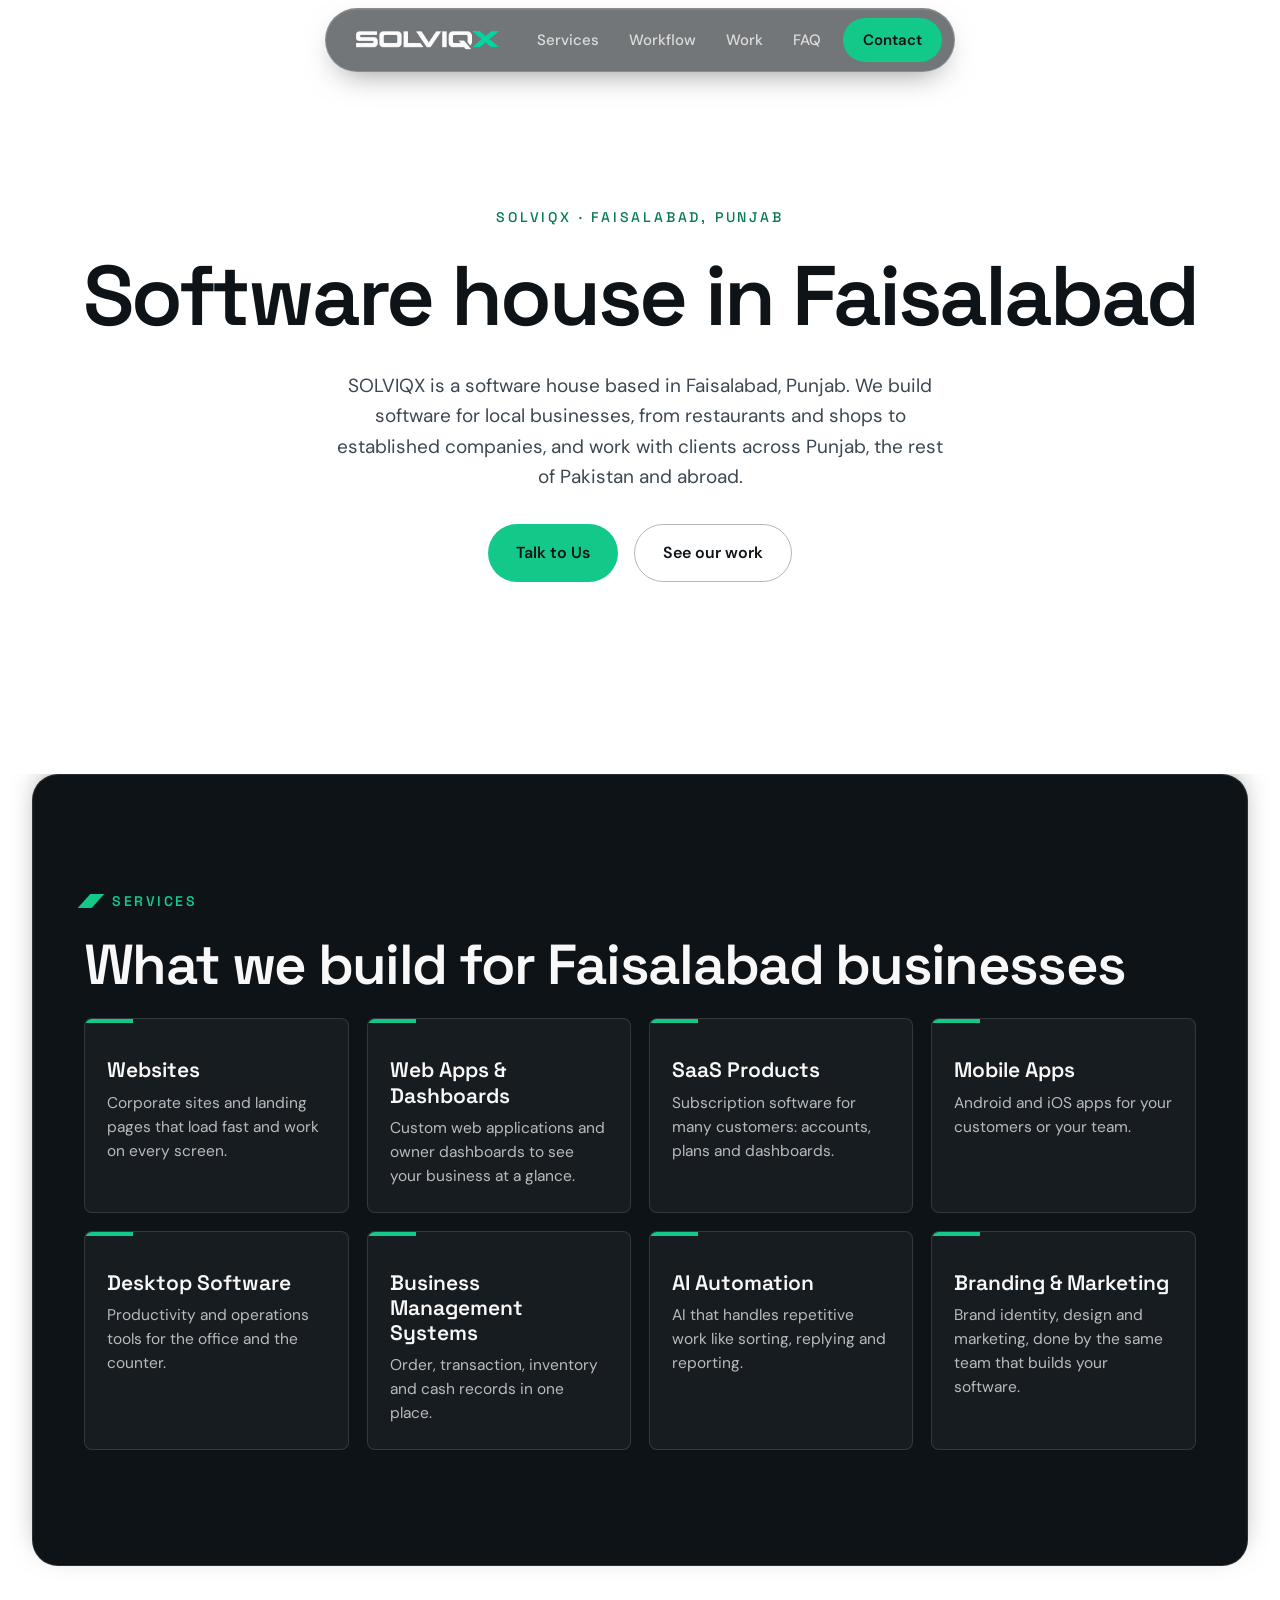
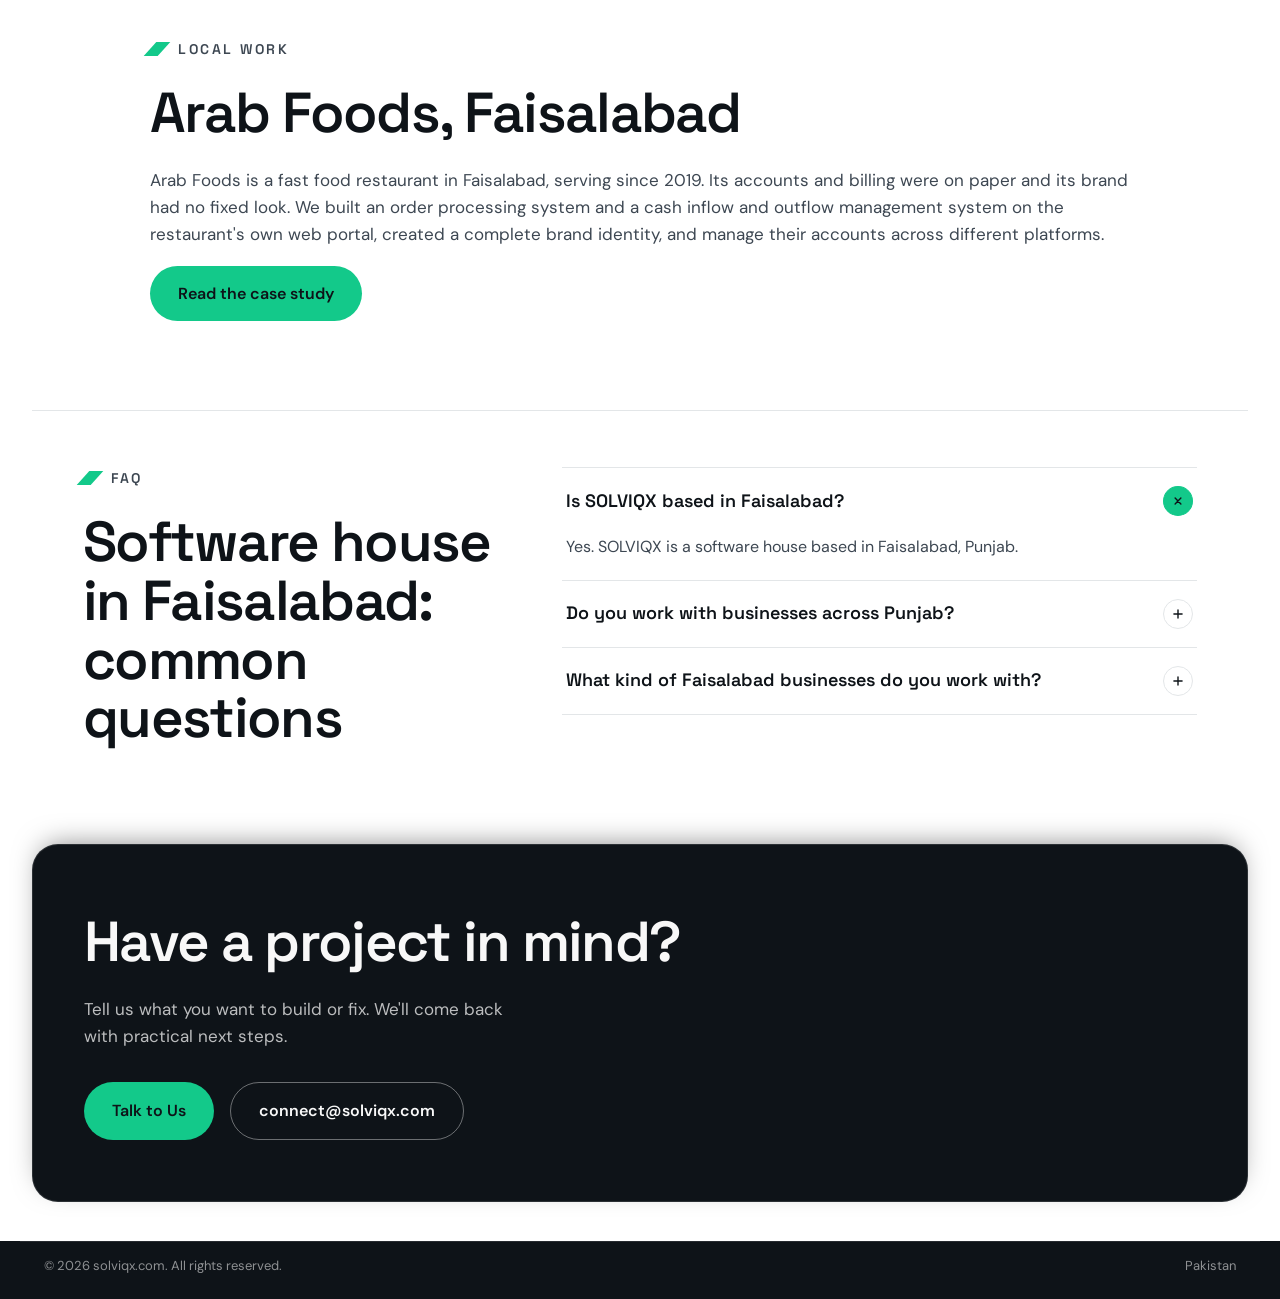
==== software-house-faisalabad/index.html @ 8c848078 "Add Software house in Faisalabad, Punjab page; Pakistan page covers Punjab and Sindh" ====
<!doctype html>
<html lang="en">
<head>
<meta charset="utf-8">
<meta name="viewport" content="width=device-width, initial-scale=1">
<title>Software House in Faisalabad, Punjab — SOLVIQX</title>
<meta name="description" content="SOLVIQX is a software house in Faisalabad, Punjab. We build websites, web apps, SaaS products, mobile apps, AI automation and business systems for businesses in Faisalabad, across Punjab and beyond.">
<link rel="canonical" href="https://solviqx.com/software-house-faisalabad/">
<meta name="theme-color" content="#0E1318">
<meta property="og:site_name" content="SOLVIQX">
<meta property="og:title" content="Software House in Faisalabad, Punjab — SOLVIQX">
<meta property="og:description" content="Websites, web apps, SaaS, mobile apps, AI automation and business systems from a software house in Faisalabad, Punjab.">
<meta property="og:type" content="website">
<meta property="og:url" content="https://solviqx.com/software-house-faisalabad/">
<meta property="og:image" content="https://solviqx.com/assets/og-image.png">
<meta name="twitter:card" content="summary_large_image">
<link rel="icon" href="/favicon.ico" sizes="48x48">
<link rel="icon" type="image/png" sizes="96x96" href="/assets/icon-96.png">
<link rel="apple-touch-icon" href="/apple-touch-icon.png">
<link rel="preconnect" href="https://fonts.googleapis.com">
<link rel="preconnect" href="https://fonts.gstatic.com" crossorigin>
<link href="https://fonts.googleapis.com/css2?family=Space+Grotesk:wght@400;500;600;700&family=DM+Sans:opsz,wght@9..40,400;9..40,500;9..40,600&display=swap" rel="stylesheet">
<link rel="stylesheet" href="/styles.css?v=202610301">
<script type="application/ld+json">
{"@context": "https://schema.org", "@type": "BreadcrumbList", "itemListElement": [
  {"@type": "ListItem", "position": 1, "name": "SOLVIQX", "item": "https://solviqx.com/"},
  {"@type": "ListItem", "position": 2, "name": "Software house in Pakistan", "item": "https://solviqx.com/software-house-pakistan/"},
  {"@type": "ListItem", "position": 3, "name": "Software house in Faisalabad", "item": "https://solviqx.com/software-house-faisalabad/"}]}
</script>
</head>
<body>

<header class="site-nav">
  <nav class="nav" aria-label="Main">
    <a href="/" class="wordmark-link" aria-label="SOLVIQX home"><img src="/assets/wordmark.png" alt="SOLVIQX" width="484" height="72"></a>
    <div class="nav-links">
      <a href="/#software">Services</a>
      <a href="/#process">Workflow</a>
      <a href="/#work">Work</a>
      <a href="/#faq">FAQ</a>
      <a href="/#contact" class="nav-contact">Contact</a>
    </div>
  </nav>
</header>

<main>

<section id="top" class="page hero dark">
  <div class="wrap hero-center">
    <p class="kicker">SOLVIQX · Faisalabad, Punjab</p>
    <h1>Software house in Faisalabad</h1>
    <p class="hero-sub">SOLVIQX is a software house based in Faisalabad, Punjab. We build software for local businesses, from restaurants and shops to established companies, and work with clients across Punjab, the rest of Pakistan and abroad.</p>
    <div class="hero-ctas">
      <a href="/#contact" class="btn btn-primary">Talk to Us</a>
      <a href="/#work" class="btn btn-ghost">See our work</a>
    </div>
  </div>
</section>

<section class="page sheet dark">
  <div class="wrap stack">
    <div class="eyebrow">Services</div>
    <h2 class="h2">What we build for Faisalabad businesses</h2>
    <div class="tiles">
      <article class="tile"><h3>Websites</h3><p>Corporate sites and landing pages that load fast and work on every screen.</p></article>
      <article class="tile"><h3>Web Apps &amp; Dashboards</h3><p>Custom web applications and owner dashboards to see your business at a glance.</p></article>
      <article class="tile"><h3>SaaS Products</h3><p>Subscription software for many customers: accounts, plans and dashboards.</p></article>
      <article class="tile"><h3>Mobile Apps</h3><p>Android and iOS apps for your customers or your team.</p></article>
      <article class="tile"><h3>Desktop Software</h3><p>Productivity and operations tools for the office and the counter.</p></article>
      <article class="tile"><h3>Business Management Systems</h3><p>Order, transaction, inventory and cash records in one place.</p></article>
      <article class="tile"><h3>AI Automation</h3><p>AI that handles repetitive work like sorting, replying and reporting.</p></article>
      <article class="tile"><h3>Branding &amp; Marketing</h3><p>Brand identity, design and marketing, done by the same team that builds your software.</p></article>
    </div>
  </div>
</section>

<section class="page sheet light plain">
  <div class="wrap work">
    <div class="eyebrow">Local work</div>
    <h2 class="h2">Arab Foods, Faisalabad</h2>
    <p class="lead">Arab Foods is a fast food restaurant in Faisalabad, serving since 2019. Its accounts and billing were on paper and its brand had no fixed look. We built an order processing system and a cash inflow and outflow management system on the restaurant's own web portal, created a complete brand identity, and manage their accounts across different platforms.</p>
    <p><a class="btn btn-primary" href="/#work">Read the case study</a></p>
  </div>
</section>

<section class="page sheet light plain">
  <div class="wrap split faq-wrap">
    <div class="split-text" style="flex:1 1 340px">
      <div class="eyebrow">FAQ</div>
      <h2 class="h2">Software house in Faisalabad: common questions</h2>
    </div>
    <div class="faq">
      <details name="faq" open>
        <summary>Is SOLVIQX based in Faisalabad?</summary>
        <p>Yes. SOLVIQX is a software house based in Faisalabad, Punjab.</p>
      </details>
      <details name="faq">
        <summary>Do you work with businesses across Punjab?</summary>
        <p>Yes. Alongside Faisalabad, we work with businesses across Punjab and the rest of Pakistan, mostly remotely. See our <a href="/software-house-pakistan/">software house in Pakistan</a> page.</p>
      </details>
      <details name="faq">
        <summary>What kind of Faisalabad businesses do you work with?</summary>
        <p>Restaurants, shops, small and medium businesses and established companies. If your business has a process that could run better or a brand that needs a stronger presence, we can help.</p>
      </details>
    </div>
  </div>
</section>

<section class="page sheet dark">
  <div class="wrap stack" style="min-height:0">
    <h2 class="h2">Have a project in mind?</h2>
    <p class="lead">Tell us what you want to build or fix. We'll come back with practical next steps.</p>
    <p class="hero-ctas"><a href="/#contact" class="btn btn-primary">Talk to Us</a> <a href="mailto:connect@solviqx.com" class="btn btn-ghost">connect@solviqx.com</a></p>
  </div>
</section>

</main>

<footer class="footer">
  <div class="wrap footer-bottom"><span>© 2026 solviqx.com. All rights reserved.</span><span>Pakistan</span></div>
</footer>
</body>
</html>
---- styles.css ----
/* SOLVIQX — site styles
   Brand colours (official): Charcoal #0E1318 · Emerald #13C98A · Off-White #F8F8F8 */

:root {
  --charcoal: #0E1318;
  --emerald: #13C98A;
  --offwhite: #F8F8F8;
  --white: #FFFFFF;
  --ink-soft: #3D4752;      /* body text on light backgrounds (passes AA) */
  --line-light: #E3E6E8;
  --font-display: 'Space Grotesk', system-ui, sans-serif;
  --font-body: 'DM Sans', system-ui, sans-serif;
  --max: 1240px;
}

*, *::before, *::after { box-sizing: border-box; }
html { scroll-behavior: smooth; }
body {
  margin: 0;
  background: var(--charcoal);
  color: var(--charcoal);
  font-family: var(--font-body);
  font-size: 17px;
  line-height: 1.6;
  -webkit-font-smoothing: antialiased;
  overflow-x: clip;
}
img { max-width: 100%; display: block; }
a { color: inherit; }
h1, h2, h3 { font-family: var(--font-display); font-weight: 600; margin: 0; }
.wrap { width: 100%; max-width: var(--max); margin: 0 auto; padding-inline: 24px; }

/* ---------- Buttons ---------- */
.btn {
  display: inline-flex; align-items: center; gap: 10px;
  min-height: 52px; padding: 15px 28px; border-radius: 4px;
  font-weight: 600; font-size: 16px; text-decoration: none;
  transition: transform .2s ease, border-color .2s ease, color .2s ease;
}
.btn:hover { transform: translateY(-2px); }
.btn-primary { background: var(--emerald); color: var(--charcoal); border: 0; font-family: inherit; cursor: pointer; }
.btn-ghost { border: 1.5px solid rgba(248,248,248,.4); color: var(--offwhite); }
.btn-ghost:hover { border-color: var(--emerald); color: var(--emerald); }

.eyebrow {
  display: flex; align-items: center; gap: 14px;
  font-family: var(--font-display); font-size: 14px; font-weight: 600;
  letter-spacing: .18em; text-transform: uppercase; color: var(--ink-soft);
}
.eyebrow::before {
  content: ""; width: 14px; height: 14px; background: var(--emerald); transform: skewX(-42deg);
}
.dark .eyebrow { color: var(--emerald); }
.h2 { font-size: clamp(38px, 4.4vw, 64px); line-height: 1.04; letter-spacing: -.03em; margin: 24px 0; }
.lead { margin: 0; max-width: 440px; color: var(--ink-soft); }
.dark .lead { color: rgba(248,248,248,.74); }
.accent { color: var(--emerald); }

/* ---------- Intro ---------- */
@keyframes wipe { from { clip-path: inset(0 100% 0 0); } to { clip-path: inset(0 0 0 0); } }
@keyframes up { from { transform: translateY(110%); } to { transform: none; } }
@keyframes bar { from { transform: scaleX(0); } to { transform: scaleX(1); } }
@keyframes fadeOut { to { opacity: 0; transform: scale(.94); } }
@keyframes seam { 0% { transform: scaleX(0); opacity: 1; } 70% { transform: scaleX(1); opacity: 1; } 100% { transform: scaleX(1); opacity: 0; } }
@keyframes splitA { to { transform: translateY(-160vmax); } }
@keyframes splitB { to { transform: translateY(160vmax); } }
@keyframes gone { to { visibility: hidden; } }
@keyframes fade { from { opacity: 0; } to { opacity: 1; } }

.intro { position: fixed; inset: 0; z-index: 100; pointer-events: none; animation: gone 0s linear 3.4s forwards; }
.intro .cut { position: absolute; left: 50%; top: 50%; width: 0; height: 0; transform: rotate(-42deg); }
.intro .pa, .intro .pb { position: absolute; left: -160vmax; width: 320vmax; height: 160vmax; background: var(--charcoal); }
.intro .pa { bottom: 0; animation: splitA 1s cubic-bezier(.76,0,.24,1) 2.35s forwards; }
.intro .pb { top: 0; animation: splitB 1s cubic-bezier(.76,0,.24,1) 2.35s forwards; }
.intro .seam { position: absolute; left: -160vmax; top: -1px; width: 320vmax; height: 2px; background: var(--emerald); transform: scaleX(0); animation: seam .5s ease-out 1.95s forwards; }
.intro .brand { position: absolute; inset: 0; display: flex; flex-direction: column; align-items: center; justify-content: center; gap: 28px; animation: fadeOut .45s ease-in 1.85s forwards; }
.intro .mono { animation: wipe .9s cubic-bezier(.7,0,.2,1) .2s both; }
.intro .wm-mask { overflow: hidden; }
.intro .wm { animation: up .8s cubic-bezier(.2,.7,.2,1) .7s both; }

/* Compact horizontal logo: symbol + wordmark side by side (original artwork, rearranged) */
.lockup { display: inline-flex; align-items: center; gap: 12px; text-decoration: none; }
.lockup > img:first-child { height: 30px; width: auto; }
.lockup > img:last-child { height: 17px; width: auto; }
.lockup-sm > img:first-child { height: 24px; } .lockup-sm > img:last-child { height: 14px; }
.lockup-lg { gap: 22px; }
.lockup-lg > .mono { height: clamp(44px, 8vw, 64px); width: auto; }
.lockup-lg .wm-mask img { height: clamp(24px, 4.4vw, 36px); width: auto; }

.sr-only { position: absolute; width: 1px; height: 1px; margin: -1px; overflow: hidden; clip: rect(0 0 0 0); white-space: nowrap; }
.intro .track { width: 200px; height: 2px; background: rgba(248,248,248,.12); margin-top: 12px; animation: fade .3s ease .9s both; }
.intro .fill { height: 100%; background: var(--emerald); transform-origin: left; animation: bar 1s cubic-bezier(.6,0,.3,1) .95s both; }
.intro .tag { font-family: var(--font-display); font-size: 13px; letter-spacing: .24em; text-transform: uppercase; color: rgba(248,248,248,.6); animation: fade .5s ease 1.1s both; }

/* ---------- Hero entrance ---------- */
@keyframes rise { from { opacity: 0; transform: translateY(32px); } to { opacity: 1; transform: none; } }
@keyframes slab { from { opacity: 0; transform: translateX(140px) skewX(-42deg); } to { opacity: 1; transform: skewX(-42deg); } }
@keyframes float { 0%, 100% { transform: translateY(0); } 50% { transform: translateY(-12px); } }
@keyframes cue { 0% { transform: scaleY(0); transform-origin: top; } 45% { transform: scaleY(1); transform-origin: top; } 55% { transform: scaleY(1); transform-origin: bottom; } 100% { transform: scaleY(0); transform-origin: bottom; } }

.a-line { animation: up 1s cubic-bezier(.2,.7,.2,1) var(--d, 0s) both; }
.a-in { animation: rise .9s cubic-bezier(.2,.7,.2,1) var(--d, 0s) both; }
.a-slab { animation: slab 1.3s cubic-bezier(.2,.7,.2,1) var(--d, 0s) both; }
.has-intro .a-line, .has-intro .a-in, .has-intro .a-slab { animation-delay: calc(var(--d, 0s) + 2.6s); }
.float { animation: float 6s ease-in-out infinite; }

/* ---------- Stacked pages ---------- */
.page { position: relative; min-height: min(100vh, 1000px); display: flex; align-items: center; overflow: clip; }
html { overflow-x: clip; }
.sheet { --r: 28px; border-radius: var(--r) var(--r) 0 0; box-shadow: 0 -18px 40px -22px rgba(0,0,0,.2); }
.light { background: var(--offwhite); }
.white { background: var(--white); }
.dark { background: var(--charcoal); color: var(--offwhite); }


.deco-slab { position: absolute; top: -10%; height: 120%; background: rgba(19,201,138,.06); transform: skewX(-42deg); pointer-events: none; }

/* Reveals: scroll-driven where supported, otherwise IntersectionObserver (script.js) */
@keyframes reveal { from { opacity: 0; transform: translateY(60px); } to { opacity: 1; transform: none; } }
@keyframes draw { from { transform: scaleX(0); } to { transform: scaleX(1); } }
.js .rv, .js .rv2, .js .rv3 { opacity: 0; transform: translateY(30px); transition: opacity .5s ease, transform .6s cubic-bezier(.2,.7,.2,1); }
.js .rv2 { transition-delay: .06s; } .js .rv3 { transition-delay: .12s; }
.js .draw { transform: scaleX(0); transform-origin: left; transition: transform 1.4s cubic-bezier(.2,.7,.2,1) .35s; }
.js .rv.is-in, .js .rv2.is-in, .js .rv3.is-in, .js .draw.is-in { opacity: 1; transform: none; }

/* ---------- Hero ---------- */
.hero { z-index: 1; flex-direction: column; align-items: stretch; }
.nav { position: relative; z-index: 2; display: flex; flex-wrap: wrap; align-items: center; justify-content: space-between; gap: 20px; padding-block: 28px; }
.nav-links { display: flex; flex-wrap: wrap; align-items: center; gap: 30px; font-size: 15px; font-weight: 500; }
.nav-links a:not(.btn), .footer nav a { color: rgba(248,248,248,.78); text-decoration: none; transition: color .2s; }
.nav-links a:not(.btn):hover, .footer nav a:hover { color: var(--emerald); }
.nav-links .btn { min-height: 44px; padding: 12px 22px; }
.hero-body { position: relative; flex: 1; display: flex; flex-wrap: wrap; align-items: center; justify-content: space-between; gap: 40px 48px; padding-block: 24px; }
.hero-left { flex: 1 1 640px; min-width: 0; }
.hero-sub { margin-top: 32px !important; }
.caret { display: inline-block; width: .07em; height: .82em; margin-left: .06em; background: var(--emerald); vertical-align: -.04em; animation: blink 1s steps(1) infinite; }
@keyframes blink { 50% { opacity: 0; } }

/* Build-log terminal */
.term { flex: 1 1 360px; max-width: 440px; min-width: 0; border-radius: 10px; background: #0A0E12; border: 1px solid rgba(248,248,248,.1); box-shadow: 0 30px 60px -30px rgba(0,0,0,.7); overflow: hidden; }
.term-bar { display: flex; align-items: center; gap: 7px; padding: 12px 16px; border-bottom: 1px solid rgba(248,248,248,.08); }
.term-bar span { width: 9px; height: 9px; border-radius: 50%; background: rgba(248,248,248,.18); }
.term-bar em { margin-left: auto; font-style: normal; font-family: 'JetBrains Mono', ui-monospace, monospace; font-size: 12px; color: rgba(248,248,248,.45); }
.term-body { font-family: 'JetBrains Mono', ui-monospace, monospace; font-size: 13.5px; line-height: 1.85; padding: 16px 18px 18px; min-height: 214px; color: rgba(248,248,248,.72); }
.term-body b { color: var(--emerald); font-weight: 500; }
.t-line { display: flex; justify-content: space-between; gap: 12px; white-space: nowrap; overflow: hidden; animation: fade .3s ease both; }
.t-line .ok { color: var(--emerald); }
.t-done { color: var(--emerald); animation: fade .3s ease both; }
.kicker { margin: 0 0 26px; font-family: var(--font-display); font-size: 14px; font-weight: 500; letter-spacing: .2em; text-transform: uppercase; color: var(--emerald); }
.hero h1 { font-size: clamp(42px, 5.8vw, 84px); line-height: 1; letter-spacing: -.035em; }
.hero h1 .mask { display: block; overflow: hidden; padding-bottom: .06em; }
.hero h1 .mask > span { display: block; }
.hero-sub { margin: 0; max-width: 540px; font-size: 19px; color: rgba(248,248,248,.76); }
.hero-ctas { margin-top: 32px; display: flex; flex-wrap: wrap; gap: 16px; }

/* Software page: heading row + 3-column tiles */
.stack { padding-block: 64px; }
.stack-head { display: flex; flex-wrap: wrap; justify-content: space-between; align-items: flex-end; gap: 24px 48px; margin-bottom: 40px; }
.stack-head > div { flex: 1 1 560px; min-width: 0; }
.stack-head .h2 { margin-bottom: 0; }
.stack-head .lead { flex: 1 1 320px; }
.tiles.tiles-3 { grid-template-columns: repeat(auto-fit, minmax(min(100%, 320px), 1fr)); }
.tiles-3 .tile { padding: 26px 26px; }
.tiles-3 .tile h3 { margin-top: 10px; }
.u-mark { background: linear-gradient(transparent 68%, rgba(19,201,138,.55) 68%, rgba(19,201,138,.55) 92%, transparent 92%); }

.hero-foot { position: relative; display: flex; justify-content: space-between; align-items: flex-end; padding-bottom: 32px; font-family: var(--font-display); font-size: 13px; letter-spacing: .18em; text-transform: uppercase; color: rgba(248,248,248,.55); }
.scroll-cue { display: flex; flex-direction: column; align-items: center; gap: 12px; }
.scroll-cue i { width: 1px; height: 44px; background: rgba(248,248,248,.15); position: relative; overflow: hidden; }
.scroll-cue i::after { content: ""; position: absolute; inset: 0; background: var(--emerald); animation: cue 2.2s cubic-bezier(.6,0,.3,1) infinite; }

/* ---------- Split pages (services, about, contact) ---------- */
.split { display: flex; flex-wrap: wrap; gap: 56px; align-items: center; padding-block: 72px; }
.split-text { flex: 1 1 380px; min-width: 0; }
.split-side { flex: 1.3 1 520px; min-width: 0; }
.reverse { flex-wrap: wrap-reverse; }

.tiles { display: grid; grid-template-columns: repeat(auto-fit, minmax(min(100%, 240px), 1fr)); gap: 18px; }
.tile { position: relative; overflow: hidden; border-radius: 8px; padding: 30px 28px; background: var(--white); border: 1px solid var(--line-light); transition: transform .35s ease, border-color .35s ease; }
.dark .tile { background: rgba(248,248,248,.04); border-color: rgba(248,248,248,.12); }
.tile::before { content: ""; position: absolute; top: 0; left: 0; height: 4px; width: 48px; background: var(--emerald); transition: width .45s cubic-bezier(.2,.7,.2,1); }
.tile:hover { transform: translateY(-6px); border-color: var(--emerald); }
.tile:hover::before { width: 100%; }
.tile .num { font-family: var(--font-display); font-size: 14px; font-weight: 600; color: var(--ink-soft); }
.dark .tile .num { color: var(--emerald); }
.tile h3 { margin: 14px 0 8px; font-size: 21px; line-height: 1.2; }
.tile p { margin: 0; font-size: 15.5px; line-height: 1.55; color: var(--ink-soft); }
.dark .tile p { color: rgba(248,248,248,.72); }

/* ---------- Process ---------- */
.process { padding-block: 72px; }
.process .h2 { max-width: 820px; margin-bottom: 72px; }
.steps-wrap { position: relative; }
.steps-track, .steps-wrap .draw { position: absolute; top: 27px; left: 0; right: 0; height: 2px; }
.steps-track { background: var(--line-light); }
.steps-wrap .draw { background: var(--charcoal); }
.steps { position: relative; display: grid; grid-template-columns: repeat(auto-fit, minmax(min(100%, 230px), 1fr)); gap: 40px; }
.step-num { width: 56px; height: 56px; border-radius: 50%; background: var(--charcoal); color: var(--emerald); display: flex; align-items: center; justify-content: center; font-family: var(--font-display); font-weight: 600; font-size: 17px; box-shadow: 0 0 0 8px var(--white); }
.steps h3 { margin: 28px 0 10px; font-size: 24px; }
.steps p { margin: 0; color: var(--ink-soft); font-size: 16px; }

/* ---------- About ---------- */
.about-text p { margin: 0 0 18px; color: var(--ink-soft); }
.who { position: relative; overflow: hidden; background: var(--charcoal); color: var(--offwhite); border-radius: 8px; padding: 40px; flex: 1 1 420px; min-width: 0; }
.who h3 { position: relative; font-size: 22px; margin-bottom: 20px; }
.who > div:not(.deco-slab) { position: relative; padding: 16px 0; border-top: 1px solid rgba(248,248,248,.12); }
.who strong { display: block; font-size: 17px; }
.who span { display: block; color: rgba(248,248,248,.7); font-size: 15px; margin-top: 2px; }

/* ---------- Contact ---------- */
.contact { flex-direction: column; align-items: stretch; z-index: 6; }
.contact .split { flex: 1; padding-bottom: 40px; }
.contact h2 { font-size: clamp(42px, 5.2vw, 78px); line-height: 1; letter-spacing: -.035em; margin: 24px 0 22px; }
.channels { display: flex; flex-direction: column; gap: 12px; max-width: 400px; margin-top: 34px; }
.channel { display: flex; align-items: center; gap: 16px; padding: 16px 20px; border: 1px solid rgba(248,248,248,.18); border-radius: 6px; color: var(--offwhite); text-decoration: none; transition: border-color .2s, transform .2s; }
.channel:hover { border-color: var(--emerald); transform: translateY(-2px); }
.channel small { display: block; font-size: 13px; color: rgba(248,248,248,.6); }
.channel b { font-weight: 600; }
.form { flex: 1 1 440px; min-width: 0; display: flex; flex-direction: column; gap: 16px; padding: 32px; border-radius: 8px; background: rgba(248,248,248,.04); border: 1px solid rgba(248,248,248,.12); }
.form .row { display: grid; grid-template-columns: repeat(auto-fit, minmax(min(100%, 180px), 1fr)); gap: 16px; }
.form label { display: flex; flex-direction: column; gap: 6px; font-size: 14px; font-weight: 500; color: rgba(248,248,248,.8); }
.form input, .form select, .form textarea { background: var(--charcoal); border: 1px solid rgba(248,248,248,.2); border-radius: 4px; padding: 12px 14px; color: var(--offwhite); font: inherit; font-size: 16px; min-height: 46px; }
.form textarea { resize: vertical; }
.form input:focus, .form select:focus, .form textarea:focus { outline: none; border-color: var(--emerald); }
.form .btn { align-self: flex-start; }
.form-note { margin: 0; font-size: 14px; color: rgba(248,248,248,.6); }

.footer { position: relative; border-top: 1px solid rgba(248,248,248,.1); color: rgba(248,248,248,.7); }
.footer .wrap { display: flex; flex-wrap: wrap; align-items: center; justify-content: space-between; gap: 20px; padding-block: 24px; font-size: 14px; }
.footer nav { display: flex; flex-wrap: wrap; gap: 26px; }

:focus-visible { outline: 2px solid var(--emerald); outline-offset: 3px; }

/* ---------- Mobile ---------- */
@media (max-width: 720px) {
  .nav-links { gap: 18px; font-size: 14px; }
  .nav-links a[href="#process"], .nav-links a[href="#about"] { display: none; }
  .term-body { font-size: 12px; min-height: 196px; }
  .hero-row { margin-top: 26px; }
  .hero-foot span:first-child, .hero-foot span:last-child { display: none; }
  .hero-foot { justify-content: center; }
  .split, .process { padding-block: 56px; }
  .who, .form { padding: 26px; }
  .sheet { --r: 20px; }
  .steps-track, .steps-wrap .draw { display: none; }
}

/* ---------- Reduced motion ---------- */
@media (prefers-reduced-motion: reduce) {
  html { scroll-behavior: auto; }
  .intro { display: none; }
  *, *::before, *::after { animation: none !important; transition: none !important; }
  .js .rv, .js .rv2, .js .rv3, .js .draw { opacity: 1 !important; transform: none !important; }
}

/* ===== v3 additions ===== */

/* Nav: wordmark only */
.wordmark-link { display: inline-flex; align-items: center; }
.wordmark-link img { height: 20px; width: auto; }

/* Hero: centred, no logo artwork */
.hero .grid-bg {
  position: absolute; inset: 0; pointer-events: none;
  background-image:
    linear-gradient(rgba(248,248,248,.045) 1px, transparent 1px),
    linear-gradient(90deg, rgba(248,248,248,.045) 1px, transparent 1px);
  background-size: 64px 64px;
  -webkit-mask-image: radial-gradient(ellipse 70% 60% at 50% 45%, #000 30%, transparent 80%);
          mask-image: radial-gradient(ellipse 70% 60% at 50% 45%, #000 30%, transparent 80%);
}
.hero-center { position: relative; flex: 1; display: flex; flex-direction: column; align-items: center; justify-content: center; text-align: center; padding-block: 24px 96px; }
.hero-center h1 { font-size: clamp(42px, 6.6vw, 96px); }
.hero-center .hero-sub { margin: 32px auto 0 !important; max-width: 620px; }
.hero-center .hero-ctas { justify-content: center; }

/* Bouncing scroll arrow */
@keyframes bounce { 0%, 100% { transform: translateY(0); } 50% { transform: translateY(10px); } }
.scroll-down { position: absolute; left: 50%; bottom: 28px; translate: -50% 0; display: flex; flex-direction: column; align-items: center; gap: 6px; color: rgba(248,248,248,.6); text-decoration: none; font-family: var(--font-display); font-size: 12px; letter-spacing: .22em; text-transform: uppercase; min-width: 44px; min-height: 44px; transition: color .2s; }
.scroll-down:hover { color: var(--emerald); }
.scroll-down svg { color: var(--emerald); animation: bounce 1.4s ease-in-out infinite; }

.light .lead a { color: var(--charcoal); font-weight: 600; text-decoration-color: var(--emerald); text-underline-offset: 3px; }

/* FAQ accordion */
.faq-wrap { align-items: flex-start; }
.faq { flex: 1.4 1 520px; min-width: 0; border-top: 1px solid var(--line-light); }
.faq details { border-bottom: 1px solid var(--line-light); }
.faq summary { list-style: none; cursor: pointer; display: flex; justify-content: space-between; align-items: center; gap: 20px; padding: 18px 4px; min-height: 44px; font-family: var(--font-display); font-weight: 600; font-size: 18px; transition: color .2s; }
.faq summary::-webkit-details-marker { display: none; }
.faq summary::after { content: ""; flex: none; width: 30px; height: 30px; border-radius: 50%; background: var(--white) no-repeat center / 14px; border: 1px solid var(--line-light);
  background-image: url("data:image/svg+xml,%3Csvg xmlns='http://www.w3.org/2000/svg' viewBox='0 0 24 24' fill='none' stroke='%230E1318' stroke-width='2.4' stroke-linecap='round'%3E%3Cpath d='M12 5v14M5 12h14'/%3E%3C/svg%3E");
  transition: transform .3s ease, background-color .3s ease, border-color .3s ease; }
.faq details[open] summary::after { transform: rotate(45deg); background-color: var(--emerald); border-color: var(--emerald); }
.faq summary:hover { color: var(--ink-soft); }
.faq details p { margin: 0; padding: 0 48px 20px 4px; color: var(--ink-soft); font-size: 16px; animation: rise .35s ease both; }

@media (max-width: 720px) {
  .wordmark-link img { height: 16px; }
  .nav-links a[href="#faq"] { display: none; }
  .faq summary { font-size: 16px; }
}


/* FAQ: contact card fills the left column */
.ask-card { position: relative; overflow: hidden; margin-top: 40px; padding: 32px; border-radius: 10px; background: var(--charcoal); color: var(--offwhite); }
.ask-card h3 { position: relative; font-size: 24px; margin-bottom: 10px; }
.ask-card p { position: relative; margin: 0 0 24px; color: rgba(248,248,248,.74); font-size: 16px; }
.ask-actions { position: relative; display: flex; flex-wrap: wrap; align-items: center; gap: 14px 22px; }
.ask-mail { display: inline-flex; align-items: center; gap: 8px; min-height: 44px; color: var(--offwhite); font-weight: 500; text-decoration: none; transition: color .2s; }
.ask-mail:hover { color: var(--emerald); }

/* Hero word swap: old word disappears upward, new word bounces in from below */
@keyframes wordOut { to { opacity: 0; transform: translateY(-55%); filter: blur(6px); } }
@keyframes wordIn { 0% { opacity: 0; transform: translateY(80%); } 60% { opacity: 1; transform: translateY(-10%); } 80% { transform: translateY(4%); } 100% { opacity: 1; transform: none; } }
.swap { display: inline-block; }
.swap-out { animation: wordOut .42s cubic-bezier(.55,0,.8,.3) forwards; }
.swap-in { animation: wordIn .75s cubic-bezier(.2,.7,.2,1) both; }

/* ===== Intro v4: symbol only, splits between the S and the X ===== */
@keyframes halfInS { from { opacity: 0; translate: 0 -46px; } to { opacity: 1; translate: 0 0; } }
@keyframes halfInX { from { opacity: 0; translate: 0 46px; } to { opacity: 1; translate: 0 0; } }
.intro { animation: gone 0s linear 2.85s forwards; }
.intro .pa { animation: splitA 1.05s cubic-bezier(.76,0,.24,1) 1.7s forwards; }
.intro .pb { animation: splitB 1.05s cubic-bezier(.76,0,.24,1) 1.7s forwards; }
.intro .seam { animation: seam .45s ease-out 1.3s forwards; z-index: 2; }
.intro .half { position: absolute; left: 160vmax; width: min(46vw, 300px); height: auto; }
.intro .half-s { bottom: 0; transform: translate(-50%, 50%) rotate(42deg); animation: halfInS .8s cubic-bezier(.2,.7,.2,1) .15s both; }
.intro .half-x { top: 0; transform: translate(-50%, -50%) rotate(42deg); animation: halfInX .8s cubic-bezier(.2,.7,.2,1) .3s both; }
.has-intro .a-line, .has-intro .a-in, .has-intro .a-slab { animation-delay: calc(var(--d, 0s) + 2s); }

/* ===== Headings animate word by word when their page arrives ===== */
.w { display: inline-block; opacity: 0; transform: translateY(.55em) rotate(3deg); transform-origin: left bottom;
     transition: opacity .45s ease, transform .55s cubic-bezier(.2,.7,.2,1); transition-delay: calc(var(--i) * 35ms + 40ms); }
.words-in .w { opacity: 1; transform: none; }
.split-words .u-mark { background-size: 0% 100%; background-repeat: no-repeat; transition: background-size .9s cubic-bezier(.6,0,.3,1) .55s;
  background-image: linear-gradient(transparent 68%, rgba(19,201,138,.55) 68%, rgba(19,201,138,.55) 92%, transparent 92%); }
.split-words.words-in .u-mark { background-size: 100% 100%; }
.eyebrow { transition: letter-spacing .9s cubic-bezier(.2,.7,.2,1), opacity .6s; }
.js .page:not(.hero) .eyebrow:not(.seen) { letter-spacing: .5em; opacity: 0; }
@media (prefers-reduced-motion: reduce) {
  .w { opacity: 1 !important; transform: none !important; }
  .split-words .u-mark { background-size: 100% 100% !important; }
  .js .page .eyebrow { letter-spacing: .18em !important; opacity: 1 !important; }
}


/* ===== v5 fixes ===== */
/* Software page: intro paragraph sits level with the heading */
.stack-head { align-items: center; }

/* Contact: centred heading, larger centred form, email below */
.contact-center { position: relative; flex: 1; display: flex; flex-direction: column; align-items: center; text-align: center; padding-block: 64px 32px; }
.contact-center .eyebrow { justify-content: center; }
.contact-center .lead { margin: 0 auto; max-width: 560px; }
.contact-center .form { width: 100%; max-width: 820px; flex: none; margin-top: 36px; padding: 40px; text-align: left; gap: 20px; }
.contact-center .form textarea { min-height: 120px; }
.contact-center .form .btn { align-self: center; min-width: 220px; justify-content: center; }
.contact-mail { display: inline-flex; align-items: center; gap: 10px; margin-top: 24px; min-height: 44px; color: rgba(248,248,248,.85); text-decoration: none; font-weight: 500; transition: color .2s; }
.contact-mail:hover { color: var(--emerald); }
@media (max-width: 720px) { .contact-center .form { padding: 24px; } }
/* Contact is the last page: let it grow so the footer is never cut off */
@media (min-width: 900px) and (min-height: 640px) {
  .page.contact { height: auto; max-height: none; min-height: 100vh; overflow: clip; }
}

/* Multi-select service chips */
.chips { border: 0; margin: 0; padding: 0; min-width: 0; display: flex; flex-wrap: wrap; gap: 10px; }
.chips legend { padding: 0; margin-bottom: 10px; font-size: 14px; font-weight: 500; color: rgba(248,248,248,.8); }
.chips legend span { margin-left: 8px; font-weight: 400; color: rgba(248,248,248,.5); }
.chip { position: relative; cursor: pointer; }
.chip input { position: absolute; opacity: 0; pointer-events: none; }
.chip > span { display: inline-flex; align-items: center; gap: 8px; min-height: 44px; padding: 10px 16px; border-radius: 99px; border: 1px solid rgba(248,248,248,.2); background: var(--charcoal); font-size: 15px; font-weight: 500; color: rgba(248,248,248,.85); transition: border-color .2s, background-color .2s, color .2s, transform .15s; }
.chip > span::before { content: ""; width: 16px; height: 16px; border-radius: 50%; border: 1.5px solid rgba(248,248,248,.35); flex: none; transition: all .2s; }
.chip:hover > span { border-color: rgba(19,201,138,.6); }
.chip input:checked + span { border-color: var(--emerald); background: rgba(19,201,138,.12); color: var(--offwhite); }
.chip input:checked + span::before { border-color: var(--emerald); background: var(--emerald) no-repeat center / 10px;
  background-image: url("data:image/svg+xml,%3Csvg xmlns='http://www.w3.org/2000/svg' viewBox='0 0 24 24' fill='none' stroke='%230E1318' stroke-width='4' stroke-linecap='round' stroke-linejoin='round'%3E%3Cpath d='M5 12l5 5 9-10'/%3E%3C/svg%3E"); }
.chip input:focus-visible + span { outline: 2px solid var(--emerald); outline-offset: 2px; }
.chip:active > span { transform: scale(.97); }
.chip-all { flex-basis: 100%; }
.chip-all > span { width: 100%; padding: 14px 18px; border-radius: 10px; font-size: 16px; font-weight: 600; }
.chip-all small { margin-left: auto; font-size: 13px; font-weight: 400; color: rgba(248,248,248,.55); }
@media (max-width: 720px) { .chip-all small { display: none; } }

/* ===== Intro v5: logo + loader, opens with a horizontal split ===== */
.intro { animation: none !important; background: transparent; }
.intro .ihalf { position: absolute; left: 0; right: 0; height: 50%; background: var(--charcoal); display: flex; justify-content: center;
  transition: transform 1s cubic-bezier(.76,0,.24,1); }
.intro .itop { top: 0; align-items: flex-end; padding-bottom: 28px; }
.intro .ibottom { bottom: 0; align-items: flex-start; padding-top: 36px; }
.intro .ilogo { display: flex; flex-direction: column; align-items: center; gap: 26px; }
.intro .imono { width: min(40vw, 190px); height: auto; animation: rise .8s cubic-bezier(.2,.7,.2,1) .1s both; }
.intro .iword { width: min(60vw, 260px); height: auto; animation: rise .8s cubic-bezier(.2,.7,.2,1) .3s both; }
.intro .iload { width: min(80vw, 320px); display: flex; flex-direction: column; align-items: center; gap: 14px; animation: rise .8s cubic-bezier(.2,.7,.2,1) .45s both; }
.intro .istatus { height: 22px; overflow: hidden; font-family: var(--font-display); font-size: 13px; letter-spacing: .2em; text-transform: uppercase; color: rgba(248,248,248,.7); }
.intro .istatus span { display: block; }
.intro .istatus span.swap-msg { animation: msgIn .45s cubic-bezier(.2,.7,.2,1) both; }
@keyframes msgIn { from { opacity: 0; transform: translateY(100%); } to { opacity: 1; transform: none; } }
.intro .ibar { width: 100%; height: 3px; border-radius: 3px; background: rgba(248,248,248,.12); overflow: hidden; }
.intro .ifill { width: 100%; height: 100%; background: var(--emerald); transform: scaleX(0); transform-origin: left; }
.intro .ipct { font-family: var(--font-display); font-size: 15px; font-weight: 600; color: var(--emerald); font-variant-numeric: tabular-nums; }
.intro .iline { position: absolute; left: 0; right: 0; top: 50%; height: 2px; margin-top: -1px; background: var(--emerald); transform: scaleX(0); transition: transform .45s cubic-bezier(.6,0,.3,1), opacity .4s ease .9s; }
.intro.is-cut .iline { transform: scaleX(1); }
.intro.is-open .itop { transform: translateY(-100%); }
.intro.is-open .ibottom { transform: translateY(100%); }
.intro.is-open .iline { opacity: 0; }
.intro.is-welcome .istatus { color: var(--offwhite); }

/* Hero entrance waits until the intro opens */
.has-intro .a-line, .has-intro .a-in, .has-intro .a-slab { animation-delay: var(--d, 0s); }
.has-intro:not(.intro-open) .a-line, .has-intro:not(.intro-open) .a-in, .has-intro:not(.intro-open) .a-slab { animation-play-state: paused; }
@media (prefers-reduced-motion: reduce) { .has-intro .a-line, .has-intro .a-in { animation-play-state: running !important; } }
.intro.is-open .iline { opacity: 0; transition: transform .45s cubic-bezier(.6,0,.3,1), opacity .25s ease; }


/* ===== v6 ===== */
/* Reveals are tied to the page on screen (replay when scrolling either way) */
.js .rv.is-in, .js .rv2.is-in, .js .rv3.is-in, .js .draw.is-in { opacity: 0; }
.js .page.in-view .rv, .js .page.in-view .rv2, .js .page.in-view .rv3 { opacity: 1; transform: none; }
.js .page.in-view .draw { transform: none; }
.page.in-view .w { opacity: 1; transform: none; }
.page.in-view .split-words .u-mark { background-size: 100% 100%; }
.js .page:not(.hero).in-view .eyebrow { letter-spacing: .18em; opacity: 1; }
.js .page:not(.in-view) .w { transition-delay: 0s; }

/* Software tiles fly in from different directions and lock together into the grid */

/* No bounce on the hero arrow */
.scroll-down svg { animation: none; }

/* Round buttons */
.btn { border-radius: 999px; }
.form .btn, .ask-actions .btn { border-radius: 999px; }

/* Fixed glass navigation panel */
.site-nav { position: fixed; top: 16px; left: 0; right: 0; z-index: 60; padding-inline: 16px; pointer-events: none; }
.site-nav .nav { pointer-events: auto; max-width: 1208px; margin: 0 auto; padding: 10px 10px 10px 26px; border-radius: 999px;
  background: rgba(14,19,24,.74); border: 1px solid rgba(248,248,248,.14);
  -webkit-backdrop-filter: blur(18px) saturate(160%); backdrop-filter: blur(18px) saturate(160%);
  box-shadow: 0 12px 32px -14px rgba(0,0,0,.55), inset 0 1px 0 rgba(255,255,255,.06); }
.site-nav .nav-links .btn { min-height: 44px; padding: 11px 22px; }
.hero-center { padding-top: 96px; }
@media (max-width: 720px) { .site-nav { top: 10px; padding-inline: 10px; } .site-nav .nav { padding-left: 18px; } }
@media (prefers-reduced-motion: reduce) {
  .js .page .rv, .js .page .rv2, .js .page .rv3, .js .page .draw, .js .assemble .tile { opacity: 1 !important; transform: none !important; }
}

/* Nav: logo left, links centred, button right */
.site-nav .nav { display: grid; grid-template-columns: 1fr auto 1fr; align-items: center; }
.site-nav .nav-links { justify-content: center; }
.site-nav .nav-cta { justify-self: end; }
.site-nav .nav-cta .btn { min-height: 44px; padding: 11px 22px; }
@media (max-width: 720px) { .site-nav .nav { grid-template-columns: auto 1fr auto; } .site-nav .nav-cta .btn { padding: 10px 16px; font-size: 14px; } }
@media (max-width: 720px) { .site-nav .nav-links { display: none; } .site-nav .nav { grid-template-columns: 1fr auto; } .site-nav .nav-cta .btn { white-space: nowrap; } }


/* ===== v7 ===== */
/* Full-width glass nav bar, larger links and button */
.site-nav { top: 0; padding-inline: 0; }
.site-nav .nav { max-width: none; margin: 0; border-radius: 0; border-width: 0 0 1px; padding: 14px clamp(20px, 3vw, 48px); }
.site-nav .wordmark-link img { height: 24px; }
.site-nav .nav-links { gap: 40px; font-size: 17px; font-weight: 500; }
.site-nav .nav-cta .btn { min-height: 52px; padding: 14px 30px; font-size: 17px; }
.hero-center { padding-top: 110px; }
@media (max-width: 720px) {
  .site-nav .nav { padding: 10px 16px; }
  .site-nav .wordmark-link img { height: 18px; }
  .site-nav .nav-cta .btn { min-height: 44px; padding: 10px 18px; font-size: 14px; }
}

/* Loader: symbol above the centre line, lettering below it; full-width bar at the bottom */
.intro .itop { align-items: flex-end; padding-bottom: 22px; }
.intro .ibottom { flex-direction: column; align-items: center; justify-content: flex-start; padding-top: 26px; }
.intro .imono { width: min(44vw, 220px); }
.intro .iword { width: min(70vw, 340px); }
.intro .iload { position: absolute; left: 0; right: 0; bottom: 0; width: auto; gap: 12px; align-items: stretch; animation: fade .6s ease .4s both; }
.intro .iload-row { display: flex; justify-content: space-between; align-items: center; padding: 0 clamp(20px, 3vw, 48px); }
.intro .istatus { text-align: left; }
.intro .ipct { font-size: 18px; }
.intro .ibar { width: 100%; height: 4px; border-radius: 0; }

/* Loader text in a wide geometric face that matches the SOLVIQX lettering */
.intro .istatus, .intro .ipct { font-family: 'Michroma', var(--font-display); }
.intro .istatus { height: 24px; font-size: 12px; letter-spacing: .14em; }
.intro .istatus span { display: flex; align-items: center; gap: .9em; height: 24px; }
.intro .msg-logo { height: 13px; width: auto; display: inline-block; }
.intro .ipct { font-size: 16px; font-weight: 400; }


/* ===== v8: professional loader bar, no scrollbar ===== */
/* Hide the browser scrollbar site-wide (scrolling still works), and lock scrolling while the loader plays */
html { scrollbar-width: none; }
html::-webkit-scrollbar, body::-webkit-scrollbar { display: none; width: 0; height: 0; }
html.has-intro:not(.intro-open), html.has-intro:not(.intro-open) body { overflow: hidden; }

.intro .iload { gap: 18px; }
.intro .iload-row { align-items: flex-end; padding: 0 clamp(24px, 4vw, 56px); }
.intro .istatus, .intro .ipct { font-family: var(--font-display); }
.intro .istatus { display: flex; align-items: center; gap: 14px; height: 26px; padding-bottom: 4px;
  font-size: 12px; font-weight: 500; letter-spacing: .22em; color: rgba(248,248,248,.62); }
.intro .istatus span { display: flex; align-items: center; gap: .8em; height: 26px; }
.intro .msg-logo { height: 14px; margin-left: .2em; }
.intro.is-welcome .istatus { color: var(--offwhite); }
@keyframes ipulse { 0%, 100% { box-shadow: 0 0 0 0 rgba(19,201,138,.55); } 50% { box-shadow: 0 0 0 6px rgba(19,201,138,0); } }
.intro .ipulse { flex: none; width: 7px; height: 7px; border-radius: 50%; background: var(--emerald); animation: ipulse 1.4s ease-in-out infinite; }
.intro .ipct { display: flex; align-items: baseline; line-height: 1; font-size: clamp(36px, 4.6vw, 56px); font-weight: 600; letter-spacing: -.03em; color: var(--offwhite); font-variant-numeric: tabular-nums; }
.intro .ipct em { font-style: normal; font-size: .38em; font-weight: 500; letter-spacing: 0; margin-left: .15em; color: var(--emerald); }
.intro .ibar { position: relative; height: 2px; background: rgba(248,248,248,.08); overflow: visible; }
.intro .ifill { position: relative; width: 0; height: 100%; transform: none; background: var(--emerald); box-shadow: 0 0 14px rgba(19,201,138,.55); }
.intro .ifill::after { content: ""; position: absolute; right: -2px; top: 50%; width: 6px; height: 6px; margin-top: -3px; border-radius: 50%;
  background: #fff; box-shadow: 0 0 10px 3px rgba(19,201,138,.8); }


/* Nav: full width with rounded edges, active page underlined */
.site-nav { top: 12px; padding-inline: 12px; }
.site-nav .nav { border-radius: 999px; border-width: 1px; padding: 10px 10px 10px clamp(22px, 2.6vw, 36px); }
.site-nav .nav-links { gap: 34px; }
.site-nav .nav-links a { position: relative; padding-block: 8px; }
.site-nav .nav-links a::after { content: ""; position: absolute; left: 0; right: 0; bottom: 0; height: 2px; border-radius: 2px; background: var(--emerald);
  transform: scaleX(0); transform-origin: center; transition: transform .35s cubic-bezier(.2,.7,.2,1); }
.site-nav .nav-links a:hover::after { transform: scaleX(.45); }
.site-nav .nav-links a.active { color: var(--offwhite); }
.site-nav .nav-links a.active::after { transform: scaleX(1); }
@media (max-width: 1000px) { .site-nav .nav-links { gap: 20px; font-size: 15px; } }
@media (max-width: 720px) { .site-nav { top: 8px; padding-inline: 8px; } }


/* ===== v9: refined loader bar ===== */
.intro .iload { bottom: 4px; gap: 14px; }
.intro .iload-row { align-items: center; padding: 0 clamp(24px, 4vw, 56px); }
.intro .istatus { overflow: visible; height: auto; padding: 0; gap: 12px; font-family: ui-monospace, "SF Mono", "JetBrains Mono", Menlo, Consolas, monospace;
  font-size: 12px; font-weight: 500; letter-spacing: .16em; text-transform: uppercase; color: rgba(248,248,248,.7); }
.intro .istatus span { display: inline-flex; align-items: center; gap: .7em; height: auto; animation: none !important; transform: none !important; opacity: 1 !important; white-space: pre; }
.intro .ipulse { width: 6px; height: 6px; }
.intro .msg-logo { height: 12px; margin-left: 0; }
.intro .ipct { font-family: ui-monospace, "SF Mono", "JetBrains Mono", Menlo, Consolas, monospace; font-size: 12px; font-weight: 500;
  letter-spacing: .12em; color: rgba(248,248,248,.7); }
.intro .ipct em { font-size: 1em; margin-left: .2em; color: var(--emerald); }
.intro .ibar { height: 1px; background: rgba(248,248,248,.1); }
.intro .ifill { box-shadow: 0 0 6px rgba(19,201,138,.45); }
.intro .ifill::after { width: 3px; height: 3px; margin-top: -1.5px; right: -1.5px; box-shadow: 0 0 6px 2px rgba(19,201,138,.7); }


/* ===== Workflow steps: revealed one by one ===== */
.pin-spacer { height: 0; }
@media (min-width: 900px) and (min-height: 640px) {
  .pin-spacer { height: 210vh; }                 /* extra scroll while the Workflow page is pinned */
  .steps { grid-template-columns: repeat(4, minmax(0, 1fr)); }
}
/* Line runs from the centre of circle 1 to the centre of circle 4 — nothing after step 4 */
.steps-wrap .steps-track, .steps-wrap .steps-fill { position: absolute; top: 27px; left: 28px; height: 2px; border-radius: 2px; }
.steps-wrap .steps-track { right: auto; width: calc(75% + 30px); background: var(--line-light); }
.steps-wrap .steps-fill { width: calc((75% + 30px) * var(--f, 0)); background: var(--emerald); transition: width .6s cubic-bezier(.4,0,.2,1); }
@media (max-width: 899px), (max-height: 639px) { .steps-wrap .steps-track, .steps-wrap .steps-fill { display: none; } }

.js .steps li { opacity: 0; transform: translateY(28px); transition: opacity .5s ease, transform .6s cubic-bezier(.2,.7,.2,1); }
.js .steps li.on { opacity: 1; transform: none; }
.steps .step-num { transition: background-color .4s ease, color .4s ease, transform .5s cubic-bezier(.34,1.56,.64,1); }
.js .steps li:not(.on) .step-num { transform: scale(.6); }
.js .steps li.on .step-num { transform: scale(1); }
/* the newest step glows emerald, earlier ones settle back to charcoal */
.steps-wrap[data-step="1"] li:nth-child(1) .step-num, .steps-wrap[data-step="2"] li:nth-child(2) .step-num,
.steps-wrap[data-step="3"] li:nth-child(3) .step-num, .steps-wrap[data-step="4"] li:nth-child(4) .step-num {
  background: var(--emerald); color: var(--charcoal); }
@media (prefers-reduced-motion: reduce) { .js .steps li { opacity: 1 !important; transform: none !important; } }
/* Phones / short screens: leave room under the floating top bar */
@media (max-width: 899px), (max-height: 639px) { main > .page:not(.hero) { padding-top: 64px; } }


/* ===== v10: welcome fade, slimmer header, no black behind page curves ===== */
.intro { background: var(--charcoal); transition: opacity .8s ease; }
.intro.is-open { opacity: 0; }
.intro .iwelcome { position: absolute; inset: 0; margin: 0; display: flex; align-items: center; justify-content: center;
  font-family: var(--font-display); font-weight: 600; font-size: clamp(44px, 9vw, 120px); letter-spacing: -.03em; color: var(--offwhite);
  animation: rise .8s cubic-bezier(.2,.7,.2,1) .1s both; }

.site-nav { top: 8px; }
.site-nav .nav { padding: 6px 6px 6px clamp(20px, 2.4vw, 30px); }
.site-nav .wordmark-link img { height: 20px; }
.site-nav .nav-links { gap: 30px; font-size: 15px; }
.site-nav .nav-cta .btn { min-height: 40px; padding: 8px 22px; font-size: 15px; }
@media (max-width: 720px) {
  .site-nav { top: 6px; }
  .site-nav .nav { padding: 5px 5px 5px 16px; }
  .site-nav .wordmark-link img { height: 16px; }
  .site-nav .nav-cta .btn { min-height: 36px; padding: 7px 14px; font-size: 13px; }
}
@media (max-width: 899px), (max-height: 639px) { main > .page:not(.hero) { padding-top: 52px; } }



/* ===== v11: no lines between workflow steps, panels on a plain background, founder note ===== */
.steps-wrap .steps-track, .steps-wrap .steps-fill { display: none; }




/* ===== v12: typed welcome, one dark background on every page, founder circle, hopping scroll hint ===== */
.intro .iwelcome { flex-direction: column; gap: .05em; line-height: 1.05; text-align: center; }
.intro .iwelcome > span { display: block; min-height: 1.05em; }

/* Every page uses the same background; panels sit on top of it. Light-theme colours are remapped inside sheets. */
/* Every page, hero to footer, shares one plain white background; content sits on dark panels that rise into place */
.sheet { background: transparent; color: var(--charcoal); border: 0; border-radius: 0; margin-top: 0; box-shadow: none;
  position: relative; min-height: 0; padding: 0 clamp(12px, 2.5vw, 36px) 16px; }
.sheet > .wrap { width: 100%; max-width: var(--max); margin-inline: auto; padding: 44px clamp(24px, 4vw, 56px); border-radius: 26px;
  min-height: calc(100vh - 108px); }
/* Panels alternate between dark and light so every edge is easy to see */
.sheet.dark > .wrap { background: var(--charcoal); color: var(--offwhite); border: 1px solid rgba(248,248,248,.12); box-shadow: 0 -8px 28px -10px rgba(0,0,0,.5);
  --ink-soft: rgba(248,248,248,.72); --line-light: rgba(248,248,248,.14); --white: #151C23; }
.sheet.light > .wrap { background: #F2F4F5; color: var(--charcoal); border: 1px solid #DCE0E3; box-shadow: 0 -8px 28px -10px rgba(14,19,24,.25); }
.sheet.white > .wrap { background: #FFFFFF; color: var(--charcoal); border: 1px solid #DCE0E3; box-shadow: 0 -8px 28px -10px rgba(14,19,24,.25); }
.sheet { overflow: visible; }
.sheet > .stack, .sheet > .process, .sheet > .work { display: flex; flex-direction: column; justify-content: center; }
.sheet > .split, .sheet > .founder { align-content: center; }
main > .page.sheet { padding-top: 0; }
.hero { position: relative; min-height: 100vh; }
.footer { margin: 12px clamp(12px, 2.5vw, 36px) 16px; border: 0; border-radius: 18px; background: var(--charcoal); }
.sheet.dark .eyebrow { color: var(--emerald); }
.sheet.dark .lead a { color: var(--offwhite); }
.sheet.dark .step-num { background: #1d252d; box-shadow: 0 0 0 8px var(--charcoal); }
.sheet.dark .who { background: var(--white); border: 1px solid var(--line-light); }
.sheet.dark .faq summary::after { background-image: url("data:image/svg+xml,%3Csvg xmlns='http://www.w3.org/2000/svg' viewBox='0 0 24 24' fill='none' stroke='%23F8F8F8' stroke-width='2.4' stroke-linecap='round'%3E%3Cpath d='M12 5v14M5 12h14'/%3E%3C/svg%3E"); }


@keyframes hop { 0%, 100% { transform: translateY(0); } 50% { transform: translateY(8px); } }
html:not(.is-scrolled) .scroll-down span, html:not(.is-scrolled) .scroll-down svg { animation: hop 1.1s ease-in-out infinite; }


/* ===== v13: typed hero word, Our work card and case-study dialog ===== */
#typed.typing::after { content: ""; display: inline-block; width: 3px; height: .85em; margin-left: 4px; vertical-align: -.05em; background: currentColor; animation: blink 1s steps(1) infinite; }

.work { padding-block: 72px; }




/* ===== v14: the hero joins the same white background ===== */
:root { --emerald-ink: #087A55; }   /* darker emerald, readable as text on white */
body { background: var(--white); }
.hero.dark { background: var(--white); color: var(--charcoal); }
.hero .grid-bg { display: none; }
.hero .kicker, .hero .accent { color: var(--emerald-ink); }
.hero .hero-sub { color: var(--ink-soft); }
.hero .btn-ghost { border-color: rgba(14,19,24,.3); color: var(--charcoal); }
.hero .btn-ghost:hover { border-color: var(--emerald-ink); color: var(--emerald-ink); }
.hero .scroll-down { color: var(--ink-soft); }
.hero .scroll-down svg { color: var(--emerald-ink); }
.site-nav .nav { background: rgba(14,19,24,.92); }


/* ===== v15: stacked panels, split hero, left-aligned headings, four-point case ===== */
.hero-ctas { justify-content: flex-start; }

.stack .tile { padding: 24px 22px; }

.founder { display: flex; flex-wrap: wrap; align-items: center; gap: 40px 64px; }
.founder-text { flex: 1 1 420px; min-width: 0; max-width: 620px; }
.founder-text p { margin: 0 0 14px; color: rgba(248,248,248,.78); }
.founder-circle { flex: 0 0 auto; width: clamp(150px, 22vw, 240px); aspect-ratio: 1; margin-inline: auto; border-radius: 50%; display: grid; place-items: center;
  border: 2px solid var(--emerald); background: rgba(19,201,138,.08); box-shadow: 0 0 0 12px rgba(19,201,138,.06); }
.founder-circle span { font-family: var(--font-display); font-weight: 700; font-size: clamp(40px, 6vw, 64px); letter-spacing: -.02em; }
.founder-sign { margin-top: 22px; padding-top: 18px; display: flex; flex-wrap: wrap; align-items: center; gap: 8px 18px; border-top: 1px solid rgba(248,248,248,.14); }
.founder-sign span { color: var(--emerald); font-size: 15px; }
.founder-sign a { color: var(--offwhite); font-size: 15px; text-underline-offset: 3px; text-decoration-color: var(--emerald); }
.founder-sign a:hover { color: var(--emerald); }


.contact-center { align-items: flex-start; text-align: left; }
.contact-center .eyebrow { justify-content: flex-start; }
.contact-center .lead { margin: 0; }
.contact-center .form .btn { align-self: flex-start; }


/* Solid top bar, no glass */
.site-nav .nav { background: var(--charcoal); -webkit-backdrop-filter: none; backdrop-filter: none; }

.sheet.dark .ask-card { background: var(--white); border: 1px solid var(--line-light); border-radius: 14px; }

/* Founder panel: plain white, MMT in a slightly darker circle, nothing underlined */
.founder-text p { color: var(--ink-soft); }
.founder-circle { border: 0; box-shadow: none; background: #DDE2E5; color: var(--charcoal); }
.founder-sign { margin-top: 24px; padding-top: 0; border-top: 0; }
.founder-sign span { color: var(--emerald-ink); }
.founder-sign a { color: var(--charcoal); font-weight: 600; text-decoration: none; }
.founder-sign a:hover { color: var(--emerald-ink); }


/* Panels and the first page move with the scroll (set from script.js) */
.sheet > .wrap, .hero-center { will-change: transform, opacity; }
/* Smooth scrolling (Lenis) */
html.lenis, html.lenis body { height: auto; }
.lenis.lenis-smooth { scroll-behavior: auto !important; }
.lenis.lenis-stopped { overflow: hidden; }

/* Our work: the four workflow steps, one above the other on every screen size */
.case-stack { list-style: none; margin: 32px 0 0; padding: 0; max-width: 820px; }
.case-stack li { display: grid; grid-template-columns: 56px minmax(0, 1fr); gap: 0 24px; padding: 26px 0; border-top: 1px solid var(--line-light); }
.case-stack .step-num { margin-top: 2px; }
.case-stack .step-tag { font-family: var(--font-display); font-size: 12px; letter-spacing: .16em; text-transform: uppercase; color: var(--emerald-ink); }
.case-stack h3 { margin: 4px 0 8px; font-size: 22px; }
.case-stack p { margin: 0; color: var(--ink-soft); line-height: 1.6; }
.case-note { max-width: 820px; margin: 0; padding: 22px 0 0; border-top: 1px solid var(--line-light); }
.case-note[hidden] { display: none; }
.case-note p { margin: 0 0 12px; font-size: 19px; line-height: 1.5; }
.case-note footer span { display: block; color: var(--ink-soft); font-size: 14px; }
@media (max-width: 520px) { .case-stack li { grid-template-columns: 44px minmax(0, 1fr); gap: 0 16px; } .case-stack .step-num { width: 44px; height: 44px; font-size: 15px; } }

.founder-circle { text-decoration: none; transition: background-color .2s ease, transform .2s ease; }
.founder-circle:hover { background: #CBD3D8; transform: scale(1.03); }

/* Some pages sit straight on the white background with no panel; only a few use a dark panel */
.sheet.plain > .wrap { background: transparent; border: 0; border-radius: 0; box-shadow: none; min-height: 0; padding-block: 56px; }
.sheet.plain + .sheet.plain > .wrap { border-top: 1px solid var(--line-light); }

/* Straight footer at the very bottom of the page */
.footer { margin: 24px 0 0; border: 0; border-radius: 0; }
.footer .wrap { padding-block: 26px 14px; }
.footer .footer-buttons { display: flex; flex-wrap: wrap; gap: 10px; }
.footer .btn { min-height: 40px; padding: 8px 18px; font-size: 14px; }

.sheet.dark .case-stack .step-tag { color: var(--emerald); }
.faq-wrap > .ask-card { flex: 1 1 100%; margin-top: 0; }
.founder-quote { margin: 20px 0 0; font-family: var(--font-display); font-size: clamp(26px, 2.6vw, 36px); line-height: 1.25; letter-spacing: -.02em; color: var(--charcoal); }
.founder-quote .accent { color: var(--emerald-ink); }
@media (max-width: 720px) { .founder-quote { font-size: 24px; } }

/* ===== v16: white panels, one dark card each for questions and contact, logo-only top bar ===== */
.sheet > .wrap { max-width: 1320px; }

.who { background: #F4F6F7; color: var(--charcoal); border: 1px solid var(--line-light); }
.who > div:not(.deco-slab) { border-top-color: var(--line-light); }
.who span { color: var(--ink-soft); }

.stack-head { display: block; }

.founder-card { display: flex; flex-direction: column; align-items: center; gap: 4px; margin-inline: auto; text-align: center; }
.founder-card .founder-circle { width: clamp(96px, 10vw, 128px); margin: 0 0 12px; }
.founder-card .founder-circle span { font-size: clamp(36px, 4vw, 52px); }
.founder-card strong { font-family: var(--font-display); font-size: 18px; }
.founder-card > span { color: var(--emerald-ink); font-size: 15px; }

.footer .footer-top { display: flex; flex-wrap: wrap; align-items: center; justify-content: space-between; gap: 18px 28px; padding-block: 26px 18px; }
.footer .footer-buttons { display: flex; flex-wrap: wrap; gap: 8px; }
.footer .footer-social { display: flex; flex-wrap: wrap; gap: 22px; font-size: 14px; }
.footer-social a { color: rgba(248,248,248,.78); text-decoration: none; }
.footer-social a:hover { color: var(--emerald); }
.footer .footer-bottom { display: flex; flex-wrap: wrap; justify-content: space-between; gap: 8px 24px; padding-block: 14px 22px; border-top: 1px solid rgba(248,248,248,.1); font-size: 13px; color: rgba(248,248,248,.55); }
.sheet:not(.dark) .accent { color: var(--emerald-ink); }
.footer .footer-buttons { order: 3; flex-basis: 100%; justify-content: center; }
/* First page ends a little early so the next panel is already waiting at the bottom */
.hero { min-height: 86vh; }
.case-note { max-width: 960px; padding-top: 32px; }
.case-note p { font-family: var(--font-display); font-size: clamp(24px, 2.6vw, 34px); line-height: 1.3; letter-spacing: -.01em; color: var(--charcoal); margin-bottom: 18px; }
.case-note footer strong { font-size: 18px; }
.case-note footer span { font-size: 15px; }

/* ===== Dynamic island: glass bar with every page button; the current page is underlined ===== */
.site-nav .nav { display: flex; align-items: center; justify-content: center; gap: 18px; width: max-content; max-width: calc(100vw - 16px); margin: 0 auto;
  padding: 6px 10px 6px 22px; border-radius: 999px; border: 1px solid rgba(255,255,255,.16);
  background: rgba(14,19,24,.58); -webkit-backdrop-filter: blur(18px) saturate(170%); backdrop-filter: blur(18px) saturate(170%);
  box-shadow: 0 12px 32px -14px rgba(0,0,0,.5), inset 0 1px 0 rgba(255,255,255,.1); }
.site-nav .nav-links { display: flex; flex-wrap: nowrap; gap: 2px; font-size: 14px; overflow-x: auto; scrollbar-width: none; }
.site-nav .nav-links::-webkit-scrollbar { display: none; }
.site-nav .nav-links a { position: relative; padding: 10px 12px; white-space: nowrap; }
.site-nav .nav-links a::after { content: ""; display: block; position: absolute; left: 12px; right: 12px; bottom: 4px; height: 2px; border-radius: 2px;
  background: var(--emerald); transform: scaleX(0); transition: transform .35s cubic-bezier(.2,.7,.2,1); }
.site-nav .nav-links a.active { color: var(--offwhite); }
.site-nav .nav-links a.active::after { transform: scaleX(1); }
@media (max-width: 720px) {
  .site-nav .nav { padding: 4px 6px 4px 14px; gap: 8px; }
  .site-nav .wordmark-link img { height: 13px; }
  .site-nav .nav-links { font-size: 13px; }
  .site-nav .nav-links a { padding: 10px 9px; }
  .site-nav .nav-links a::after { left: 9px; right: 9px; }
}
.site-nav .nav { flex-wrap: nowrap; }
.site-nav .nav-links { min-width: 0; }
.site-nav .nav-links a[href] { display: block; }
@media (max-width: 720px) { .site-nav .nav-links { -webkit-mask-image: linear-gradient(90deg, transparent, #000 14px, #000 calc(100% - 14px), transparent); mask-image: linear-gradient(90deg, transparent, #000 14px, #000 calc(100% - 14px), transparent); } }
/* Footer page links: plain text */
.footer .footer-buttons { gap: 8px 26px; font-size: 14px; }
/* Island: Contact stands out as a green button */
.site-nav .nav-links a.nav-contact, .site-nav .nav-links a.nav-contact.active { margin-left: 6px; padding: 8px 16px; border-radius: 999px; background: var(--emerald); color: var(--charcoal); font-weight: 600; }
.site-nav .nav-links a.nav-contact::after { display: none; }
.site-nav .nav-links a.nav-contact:hover { background: #1fdc9a; color: var(--charcoal); }
/* Last page: everything centred */
.contact-center { align-items: center; text-align: center; }
.contact-center .lead { margin: 0 auto; }
.contact-center .form { margin-inline: auto; }
.contact-center .form .btn { align-self: center; }
/* Slightly bigger island */
.site-nav .nav { padding: 8px 12px 8px 28px; gap: 22px; }
.site-nav .wordmark-link img { height: 22px; }
.site-nav .nav-links { font-size: 15px; }
.site-nav .nav-links a { padding: 11px 14px; }
.site-nav .nav-links a::after { left: 14px; right: 14px; bottom: 5px; }
.site-nav .nav-links a.nav-contact, .site-nav .nav-links a.nav-contact.active { padding: 10px 20px; }
@media (max-width: 720px) {
  .site-nav .nav { padding: 5px 8px 5px 16px; gap: 10px; }
  .site-nav .wordmark-link img { height: 15px; }
  .site-nav .nav-links { font-size: 14px; }
  .site-nav .nav-links a { padding: 11px 10px; }
  .site-nav .nav-links a::after { left: 10px; right: 10px; }
}
/* Big screens: the Work case and the founder note sit in a centred column instead of hugging the left */
.work > * { width: 100%; max-width: 980px; margin-inline: auto; }
.founder { justify-content: center; }

/* ===== Phones, assembling boxes, customer note ===== */
/* Services boxes fly in from different sides, each as it scrolls into view (boxes in the same row follow each other) */
.js .assemble .tile { transition: transform .7s cubic-bezier(.2,.75,.25,1), opacity .5s ease, border-color .35s ease; transition-delay: calc(var(--c, 0) * 110ms); }
.assemble .tile:nth-child(4n+2) { --c: 1; } .assemble .tile:nth-child(4n+3) { --c: 2; } .assemble .tile:nth-child(4n+4) { --c: 3; }
.js .assemble .tile:not(.in) { opacity: 0; transition-delay: 0s; }
.js .assemble .tile:not(.in):nth-child(3n+1) { transform: translate(-140px, 40px) rotate(-6deg); }
.js .assemble .tile:not(.in):nth-child(3n+2) { transform: translateY(160px) scale(.85); }
.js .assemble .tile:not(.in):nth-child(3n) { transform: translate(140px, 40px) rotate(6deg); }
.js .assemble .tile:hover { transition-delay: 0s; }
/* Arab Foods steps rise in one by one */
.js .case-stack li { transition: opacity .5s ease, transform .6s cubic-bezier(.2,.7,.2,1); }
.js .case-stack li:not(.in) { opacity: 0; transform: translateY(40px); }
@media (max-width: 720px) { .assemble .tile { --c: 0 !important; } }
@media (prefers-reduced-motion: reduce) { .js .assemble .tile, .js .case-stack li { opacity: 1 !important; transform: none !important; } }

/* Customer note: small "S" circle, then name and title */
.case-note footer { display: flex; align-items: center; gap: 14px; }
.case-note footer strong, .case-note footer span:not(.note-avatar) { display: block; }
.note-avatar { flex: none; display: grid; place-items: center; width: 48px; height: 48px; border-radius: 50%; background: #DDE2E5;
  font-family: var(--font-display); font-weight: 700; font-size: 20px; color: var(--charcoal); }

/* Phones: light rise instead of scroll-linked motion, smaller island, lighter glass */
@media (max-width: 720px) {
  .js .sheet > .wrap { transition: transform .6s cubic-bezier(.2,.7,.2,1), opacity .5s ease; }
  .js .page.sheet:not(.in-view) > .wrap { opacity: 0; transform: translateY(50px); }
  .sheet > .wrap, .hero-center { will-change: auto; }
  .site-nav { top: 6px; }
  .site-nav .nav { padding: 3px 5px 3px 12px; gap: 6px; -webkit-backdrop-filter: blur(10px); backdrop-filter: blur(10px); }
  .site-nav .wordmark-link img { height: 11px; }
  .site-nav .nav-links { font-size: 12px; }
  .site-nav .nav-links a { padding: 8px 7px; }
  .site-nav .nav-links a::after { left: 7px; right: 7px; bottom: 3px; }
  .site-nav .nav-links a.nav-contact, .site-nav .nav-links a.nav-contact.active { padding: 6px 12px; }
}
.site-nav .nav-links { justify-content: flex-start; }   /* centred overflow would hide the first buttons on phones */
.case-note footer .note-avatar { display: grid; place-items: center; font-size: 20px; color: var(--charcoal); }

/* Phones: the island is the logo plus the current page's name (the page buttons live in the footer) */
@keyframes islandUp { from { transform: translateY(80%); opacity: 0; } to { transform: none; opacity: 1; } }
.island-label { display: none; }
@media (max-width: 720px) {
  .site-nav .nav-links { display: none; }
  .site-nav .nav { padding: 9px 18px; gap: 0; }
  .site-nav .wordmark-link img { height: 13px; }
  .island-label { display: inline-block; overflow: hidden; font-family: var(--font-display); font-size: 13px; font-weight: 600; color: var(--offwhite); white-space: nowrap; }
  .island-label:not(:empty) { margin-left: 12px; padding-left: 12px; border-left: 1px solid rgba(255,255,255,.22); }
  .island-label.swap { animation: islandUp .4s cubic-bezier(.2,.7,.2,1); }
}
/* Phones: SOLVIQX on one side of the island, the page name on the other */
@media (max-width: 720px) {
  .site-nav .nav { width: calc(100vw - 24px); justify-content: space-between; padding: 10px 18px; }
  .island-label:not(:empty) { margin-left: 0; padding-left: 0; border-left: 0; }
}
/* Phones: SOLVIQX on the left, the page name in the middle, the green Contact button on the right */
@media (max-width: 720px) {
  .site-nav .nav { display: grid; grid-template-columns: auto 1fr auto; align-items: center; gap: 10px; padding: 5px 5px 5px 16px; }
  .site-nav .wordmark-link { order: 1; }
  .island-label { order: 2; text-align: center; }
  .site-nav .nav-links { order: 3; display: flex; -webkit-mask-image: none; mask-image: none; overflow: visible; }
  .site-nav .nav-links a[href]:not(.nav-contact) { display: none; }
  .site-nav .nav-links a.nav-contact, .site-nav .nav-links a.nav-contact.active { margin-left: 0; padding: 8px 14px; font-size: 13px; }
}

/* Founder note centred on every screen */
.founder { flex-direction: column; align-items: center; text-align: center; gap: 32px; }
.founder-text { max-width: 820px; }
.founder .eyebrow { justify-content: center; }

/* Phones: footer logo centred; email on one side, LinkedIn and Instagram on the other */
@media (max-width: 720px) {
  .footer .footer-top { flex-direction: column; align-items: stretch; }
  .footer .lockup { align-self: center; }
  .footer .footer-social { justify-content: flex-start; gap: 18px; }
  .footer .footer-social a:first-child { margin-right: auto; }
}
.founder-text { flex: none; }   /* in the centred column its old 420px basis became extra height */
/* Customer note centred: the quote, then the S circle with name and title as one centred group */
.case-note { text-align: center; margin-inline: auto; }
.case-note footer { justify-content: center; text-align: left; }

/* Quotes darken word by word; the good parts turn green */
.qw { color: #C5CBD0; transition: color .25s ease; }
.qw.on { color: var(--charcoal); }
.hl .qw.on, .founder-quote .accent .qw.on { color: var(--emerald-ink); }

/* Client note: a short line, then the S circle, the name and the title, stacked and centred */
.case-note footer { display: flex; flex-direction: column; align-items: center; gap: 4px; text-align: center; }
.case-note footer .note-line { width: 56px; height: 2px; border-radius: 2px; background: var(--line-light); margin: 6px 0 18px; }
.case-note footer .note-avatar { margin-bottom: 8px; }
/* Phones: equal side columns so the page name sits in the true middle; everything on one vertical centre line */
@media (max-width: 720px) {
  .site-nav .nav { grid-template-columns: 1fr auto 1fr; padding: 6px; }
  .site-nav .wordmark-link { justify-self: start; display: flex; align-items: center; padding-left: 12px; }
  .island-label { justify-self: center; display: block; line-height: 1; }
  .site-nav .nav-links { justify-self: end; align-items: center; }
  .site-nav .nav-links a.nav-contact, .site-nav .nav-links a.nav-contact.active { line-height: 1.2; }
}
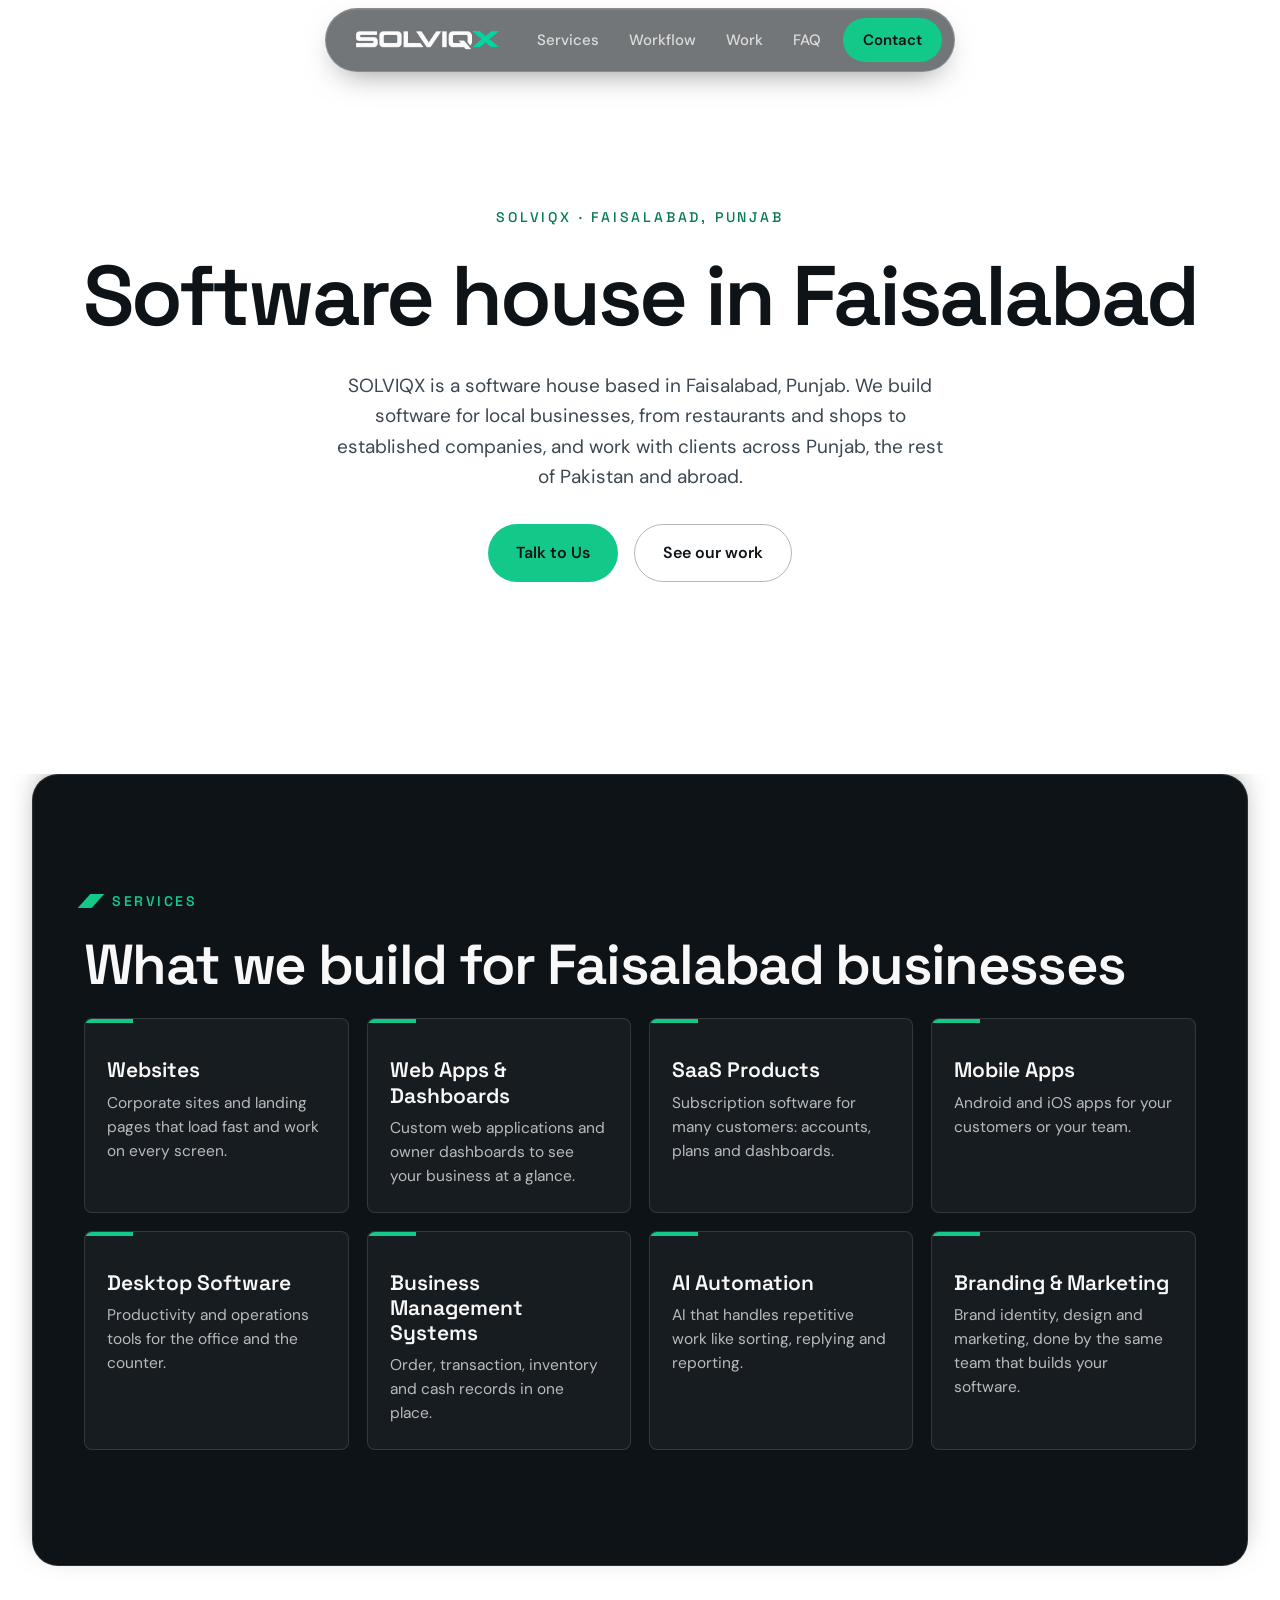
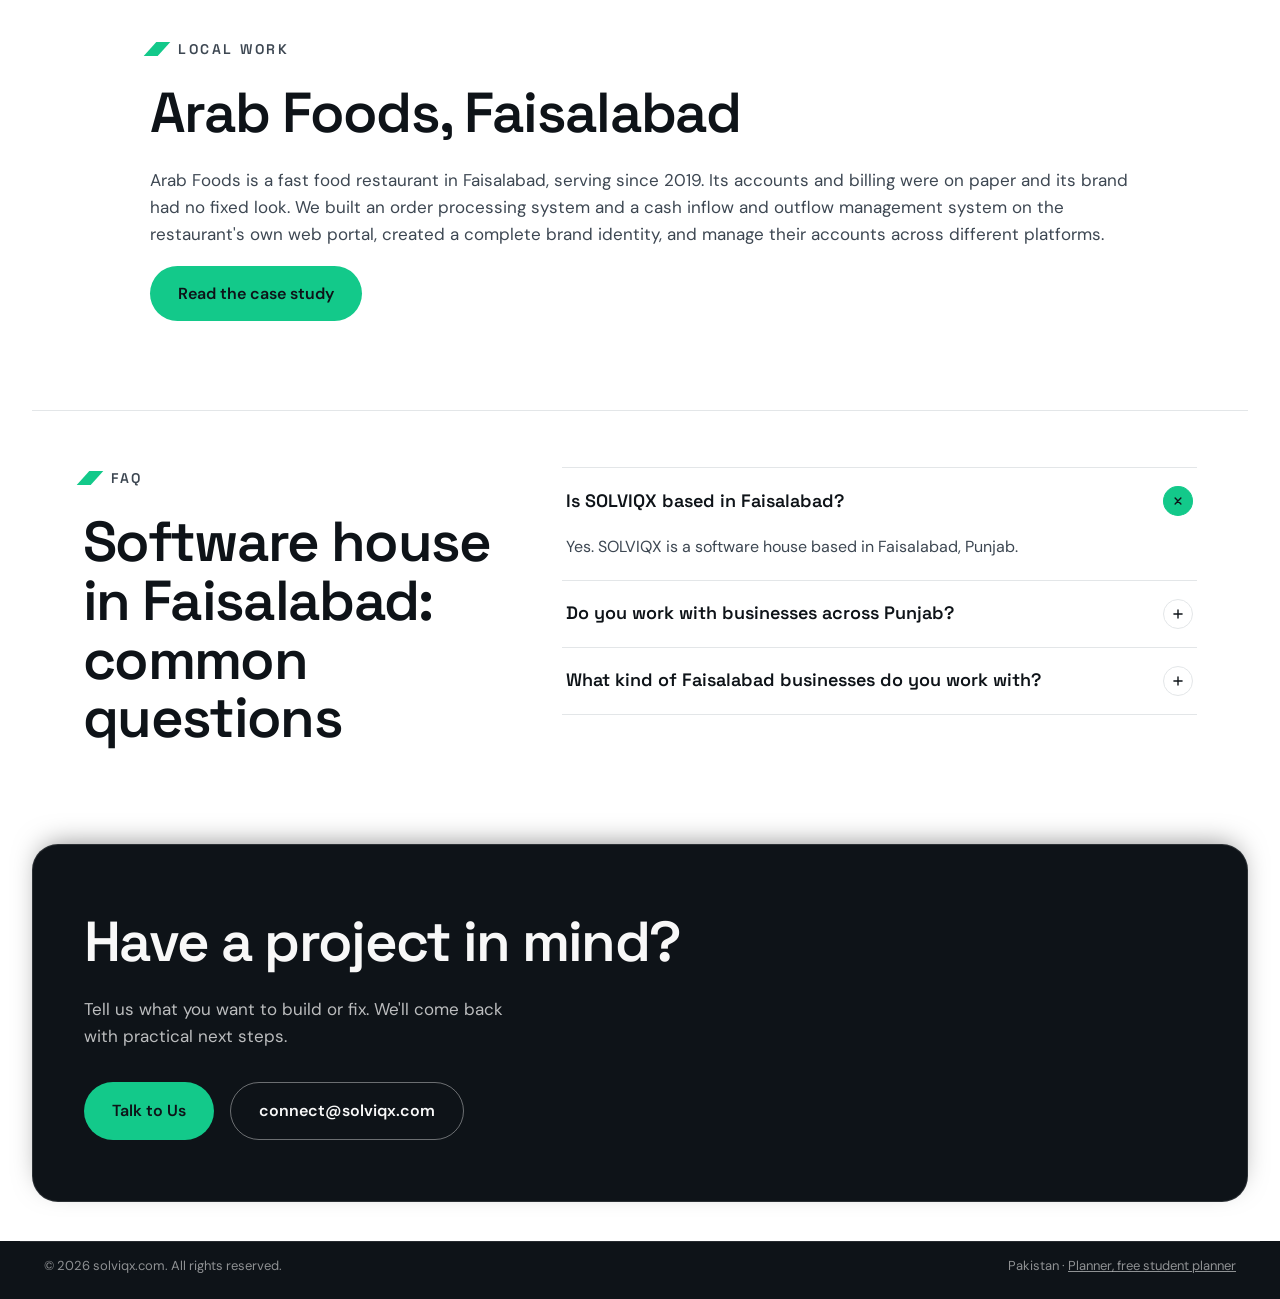
==== commit e8873993: "Add Planner (free student planner) section, nav and footer links, WebApplication schema" ====
--- a/software-house-faisalabad/index.html
+++ b/software-house-faisalabad/index.html
@@ -117,7 +117,7 @@
 </main>
 
 <footer class="footer">
-  <div class="wrap footer-bottom"><span>© 2026 solviqx.com. All rights reserved.</span><span>Pakistan</span></div>
+  <div class="wrap footer-bottom"><span>© 2026 solviqx.com. All rights reserved.</span><span>Pakistan · <a href="https://planner.solviqx.com/" rel="noopener">Planner, free student planner</a></span></div>
 </footer>
 </body>
 </html>
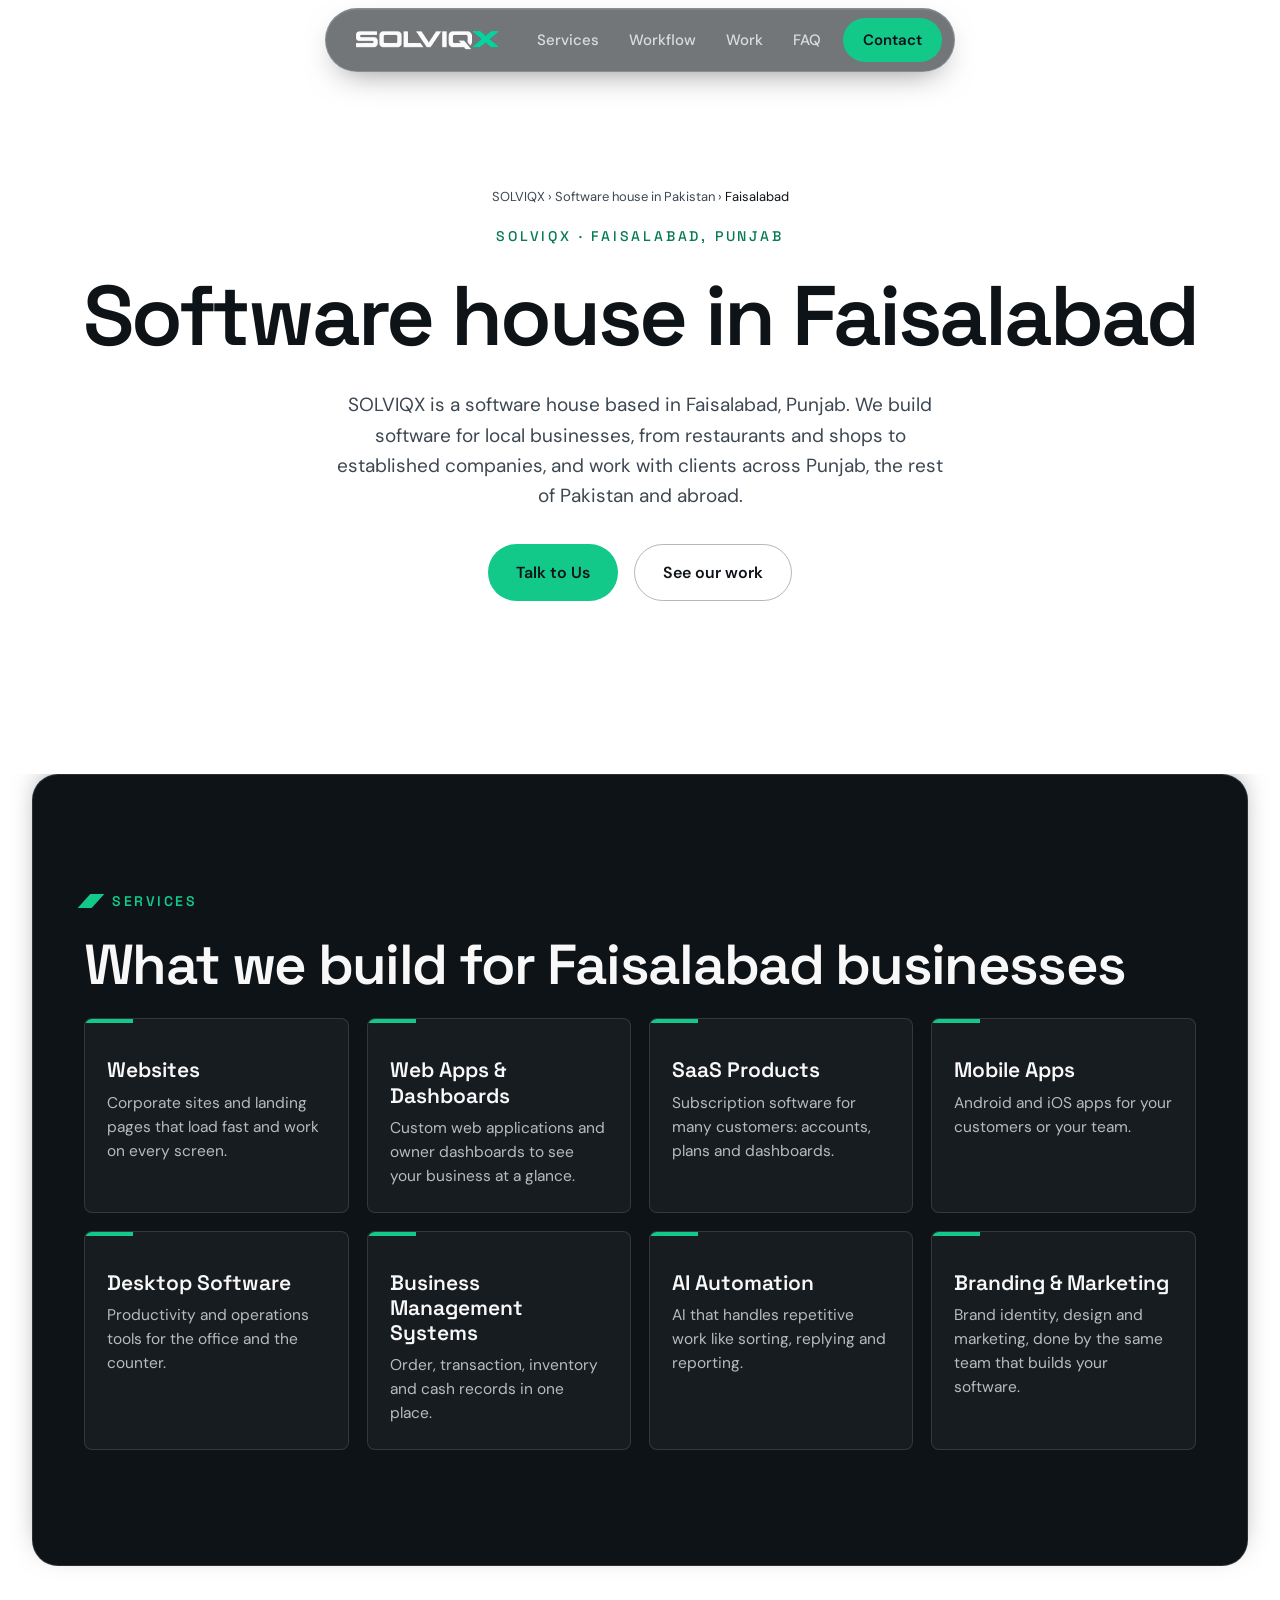
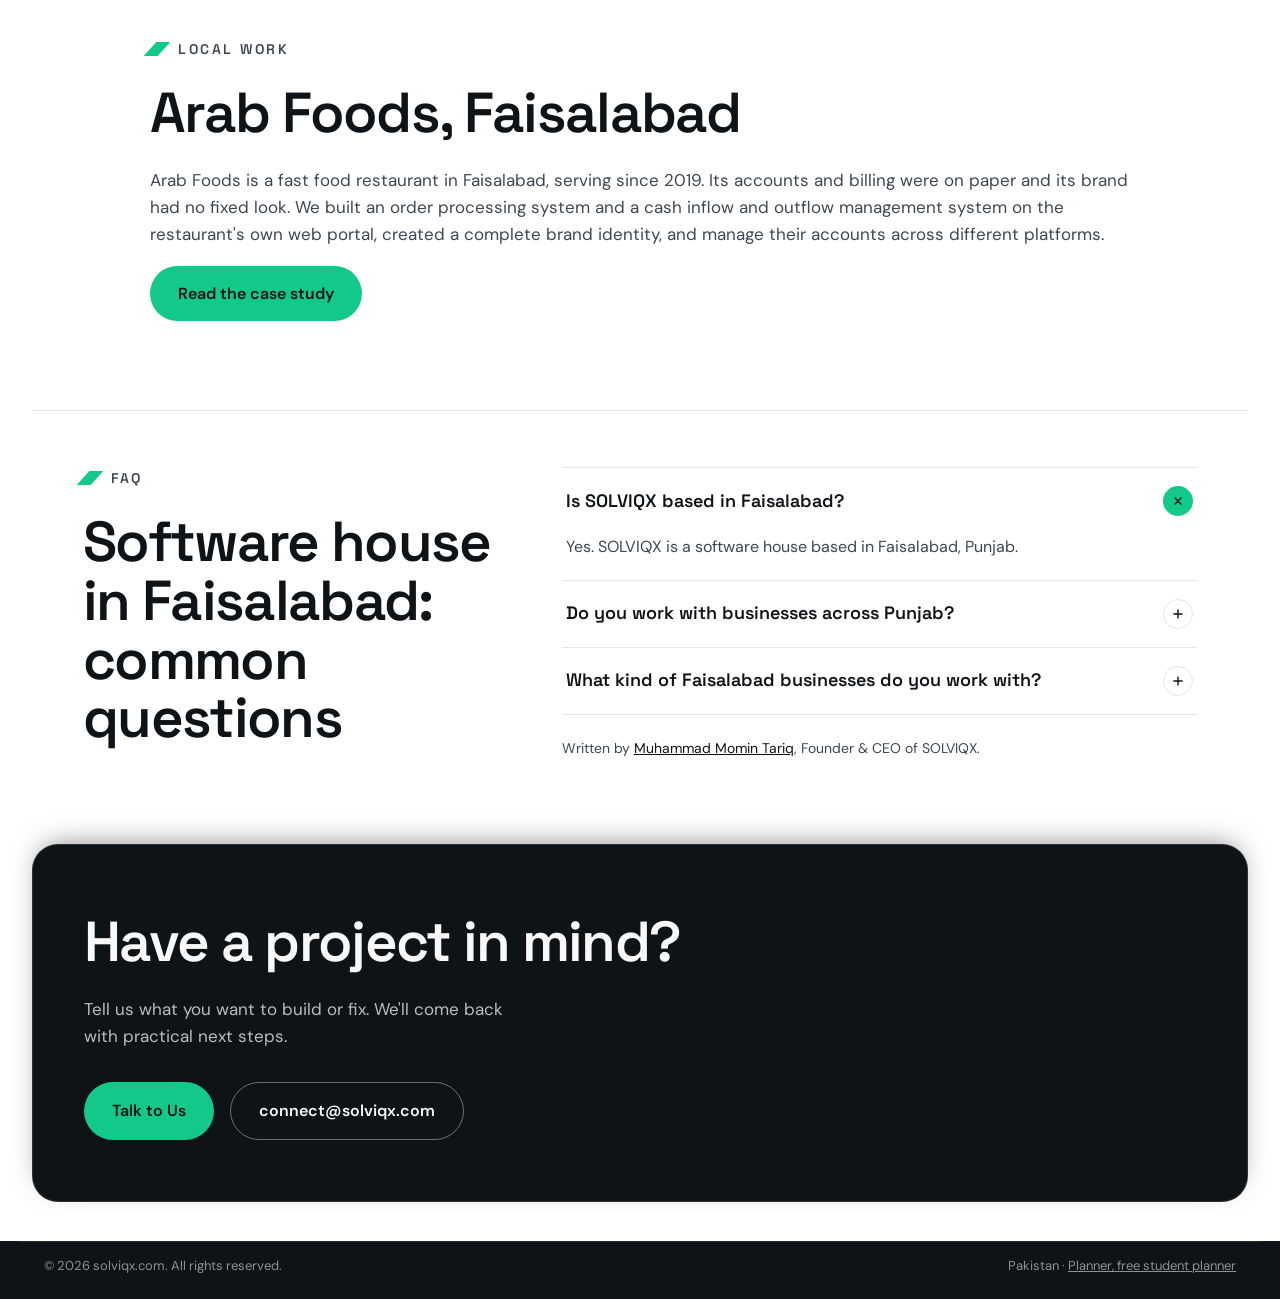
==== commit ae1a057e: "SEO and speed: non-blocking fonts, WebP logos with sizes, FAQ schema, breadcrumbs, author line, foun" ====
--- a/software-house-faisalabad/index.html
+++ b/software-house-faisalabad/index.html
@@ -4,7 +4,7 @@
 <meta charset="utf-8">
 <meta name="viewport" content="width=device-width, initial-scale=1">
 <title>Software House in Faisalabad, Punjab — SOLVIQX</title>
-<meta name="description" content="SOLVIQX is a software house in Faisalabad, Punjab. We build websites, web apps, SaaS products, mobile apps, AI automation and business systems for businesses in Faisalabad, across Punjab and beyond.">
+<meta name="description" content="SOLVIQX is a software house in Faisalabad, Punjab, building websites, apps, SaaS, AI automation and business systems for local businesses.">
 <link rel="canonical" href="https://solviqx.com/software-house-faisalabad/">
 <meta name="theme-color" content="#0E1318">
 <meta property="og:site_name" content="SOLVIQX">
@@ -19,20 +19,27 @@
 <link rel="apple-touch-icon" href="/apple-touch-icon.png">
 <link rel="preconnect" href="https://fonts.googleapis.com">
 <link rel="preconnect" href="https://fonts.gstatic.com" crossorigin>
-<link href="https://fonts.googleapis.com/css2?family=Space+Grotesk:wght@400;500;600;700&family=DM+Sans:opsz,wght@9..40,400;9..40,500;9..40,600&display=swap" rel="stylesheet">
-<link rel="stylesheet" href="/styles.css?v=202610301">
+<link href="https://fonts.googleapis.com/css2?family=Space+Grotesk:wght@400;500;600;700&family=DM+Sans:opsz,wght@9..40,400;9..40,500;9..40,600&display=swap" rel="stylesheet" media="print" onload="this.media='all'">
+<noscript><link href="https://fonts.googleapis.com/css2?family=Space+Grotesk:wght@400;500;600;700&family=DM+Sans:opsz,wght@9..40,400;9..40,500;9..40,600&display=swap" rel="stylesheet"></noscript>
+<link rel="stylesheet" href="/styles.css?v=202611101">
 <script type="application/ld+json">
 {"@context": "https://schema.org", "@type": "BreadcrumbList", "itemListElement": [
   {"@type": "ListItem", "position": 1, "name": "SOLVIQX", "item": "https://solviqx.com/"},
   {"@type": "ListItem", "position": 2, "name": "Software house in Pakistan", "item": "https://solviqx.com/software-house-pakistan/"},
   {"@type": "ListItem", "position": 3, "name": "Software house in Faisalabad", "item": "https://solviqx.com/software-house-faisalabad/"}]}
 </script>
+<script type="application/ld+json">
+{"@context": "https://schema.org", "@type": "FAQPage", "mainEntity": [{"@type": "Question", "name": "Is SOLVIQX based in Faisalabad?", "acceptedAnswer": {"@type": "Answer", "text": "Yes. SOLVIQX is a software house based in Faisalabad, Punjab."}}, {"@type": "Question", "name": "Do you work with businesses across Punjab?", "acceptedAnswer": {"@type": "Answer", "text": "Yes. Alongside Faisalabad, we work with businesses across Punjab and the rest of Pakistan, mostly remotely. See our software house in Pakistan page."}}, {"@type": "Question", "name": "What kind of Faisalabad businesses do you work with?", "acceptedAnswer": {"@type": "Answer", "text": "Restaurants, shops, small and medium businesses and established companies. If your business has a process that could run better or a brand that needs a stronger presence, we can help."}}]}
+</script>
+<script type="application/ld+json">
+{"@context": "https://schema.org", "@type": "Person", "name": "Muhammad Momin Tariq", "jobTitle": "Founder & CEO", "worksFor": {"@type": "Organization", "name": "SOLVIQX", "url": "https://solviqx.com/"}, "url": "https://momin.solviqx.com/", "sameAs": ["https://www.linkedin.com/in/muhammad-momin-tariq-4b1b95369"]}
+</script>
 </head>
 <body>
 
 <header class="site-nav">
   <nav class="nav" aria-label="Main">
-    <a href="/" class="wordmark-link" aria-label="SOLVIQX home"><img src="/assets/wordmark.png" alt="SOLVIQX" width="484" height="72"></a>
+    <a href="/" class="wordmark-link" aria-label="SOLVIQX home"><img src="/assets/wordmark.webp" alt="SOLVIQX" width="484" height="72"></a>
     <div class="nav-links">
       <a href="/#software">Services</a>
       <a href="/#process">Workflow</a>
@@ -47,6 +54,7 @@
 
 <section id="top" class="page hero dark">
   <div class="wrap hero-center">
+    <nav class="crumbs" aria-label="Breadcrumb"><a href="/">SOLVIQX</a> › <a href="/software-house-pakistan/">Software house in Pakistan</a> › <span aria-current="page">Faisalabad</span></nav>
     <p class="kicker">SOLVIQX · Faisalabad, Punjab</p>
     <h1>Software house in Faisalabad</h1>
     <p class="hero-sub">SOLVIQX is a software house based in Faisalabad, Punjab. We build software for local businesses, from restaurants and shops to established companies, and work with clients across Punjab, the rest of Pakistan and abroad.</p>
@@ -102,6 +110,7 @@
         <summary>What kind of Faisalabad businesses do you work with?</summary>
         <p>Restaurants, shops, small and medium businesses and established companies. If your business has a process that could run better or a brand that needs a stronger presence, we can help.</p>
       </details>
+      <p class="author-bio">Written by <a href="https://momin.solviqx.com/">Muhammad Momin Tariq</a>, Founder &amp; CEO of SOLVIQX.</p>
     </div>
   </div>
 </section>
--- a/styles.css
+++ b/styles.css
@@ -905,3 +905,16 @@
   .site-nav .nav-links { justify-self: end; align-items: center; }
   .site-nav .nav-links a.nav-contact, .site-nav .nav-links a.nav-contact.active { line-height: 1.2; }
 }
+/* Phone footer: email on its own line, then LinkedIn, Instagram and Upwork centred together */
+@media (max-width: 720px) {
+  .footer .footer-social { justify-content: center; }
+  .footer .footer-social a:first-child { flex-basis: 100%; margin-right: 0; text-align: center; }
+}
+
+/* Breadcrumbs and author line on the service pages */
+.crumbs { margin: 0 0 18px; font-size: 13px; color: var(--ink-soft); }
+.crumbs a { color: inherit; text-decoration: none; }
+.crumbs a:hover { color: var(--emerald-ink); }
+.crumbs [aria-current] { color: var(--charcoal); }
+.author-bio { margin: 22px 0 0; font-size: 14px; color: var(--ink-soft); }
+.author-bio a { color: var(--charcoal); }
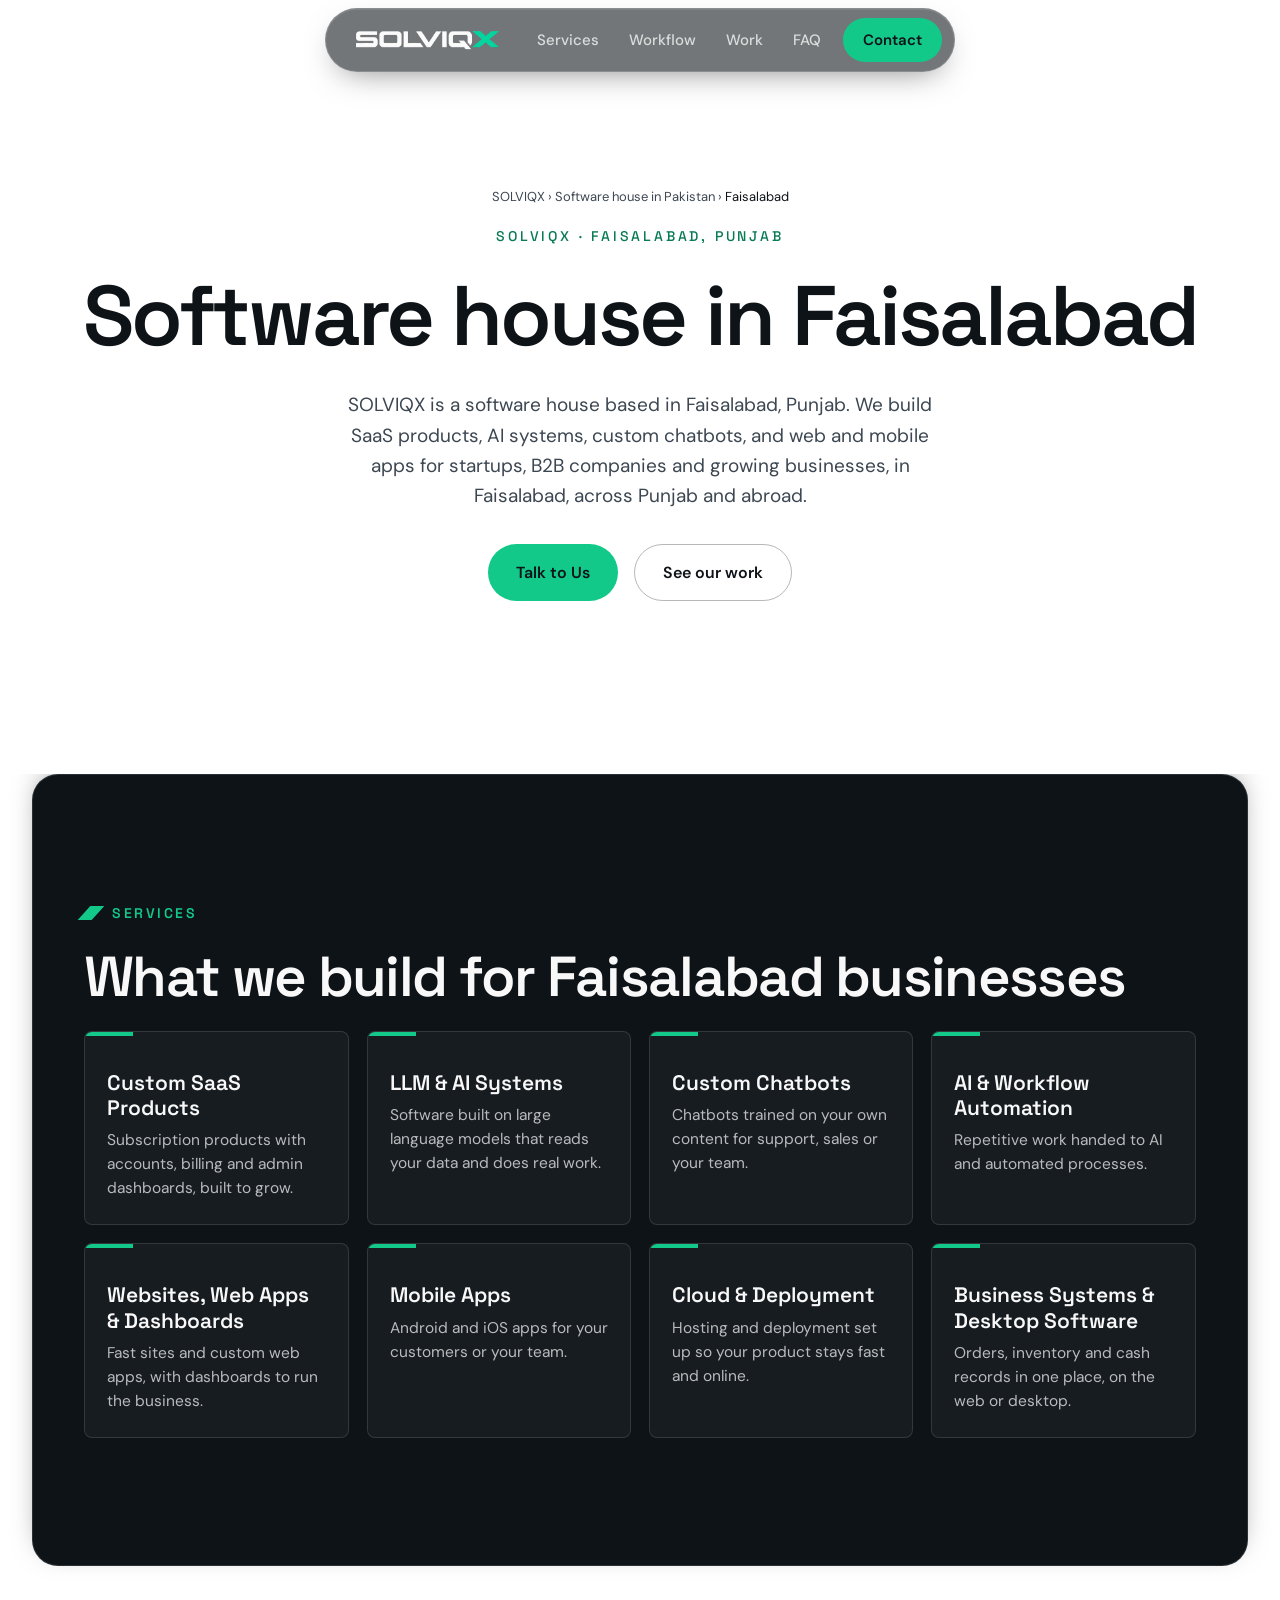
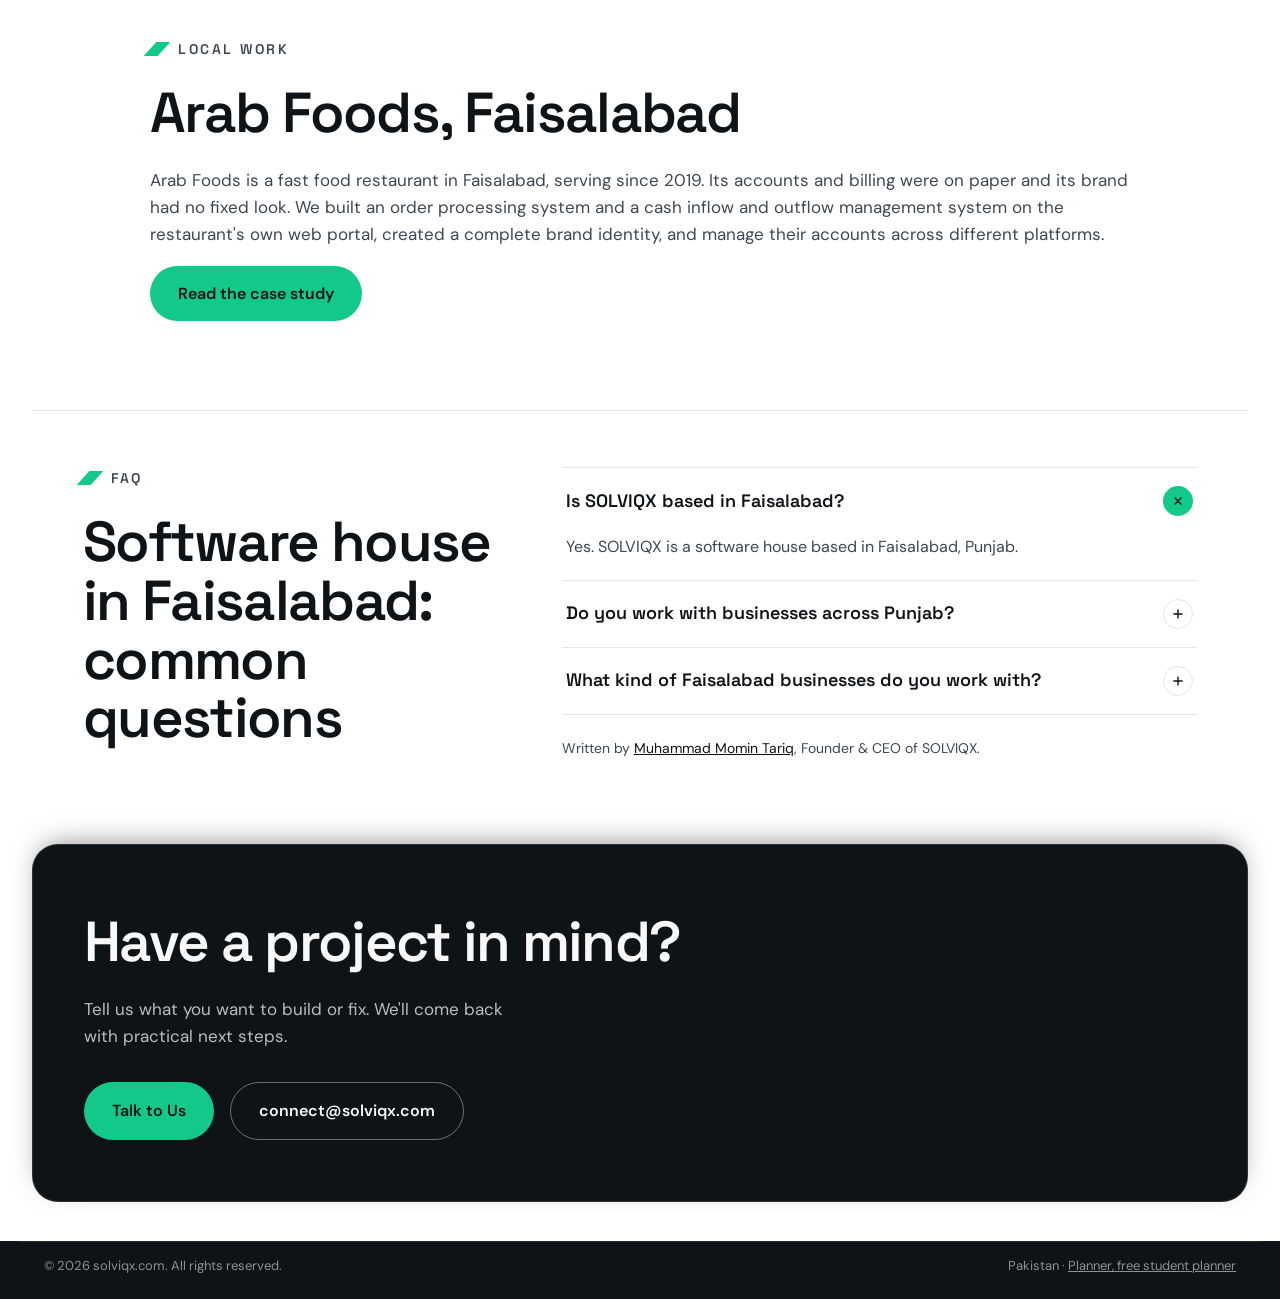
==== commit d8bd3841: "Reposition around SaaS, LLM and AI systems, chatbots and cloud for startups and B2B" ====
--- a/software-house-faisalabad/index.html
+++ b/software-house-faisalabad/index.html
@@ -29,7 +29,7 @@
   {"@type": "ListItem", "position": 3, "name": "Software house in Faisalabad", "item": "https://solviqx.com/software-house-faisalabad/"}]}
 </script>
 <script type="application/ld+json">
-{"@context": "https://schema.org", "@type": "FAQPage", "mainEntity": [{"@type": "Question", "name": "Is SOLVIQX based in Faisalabad?", "acceptedAnswer": {"@type": "Answer", "text": "Yes. SOLVIQX is a software house based in Faisalabad, Punjab."}}, {"@type": "Question", "name": "Do you work with businesses across Punjab?", "acceptedAnswer": {"@type": "Answer", "text": "Yes. Alongside Faisalabad, we work with businesses across Punjab and the rest of Pakistan, mostly remotely. See our software house in Pakistan page."}}, {"@type": "Question", "name": "What kind of Faisalabad businesses do you work with?", "acceptedAnswer": {"@type": "Answer", "text": "Restaurants, shops, small and medium businesses and established companies. If your business has a process that could run better or a brand that needs a stronger presence, we can help."}}]}
+{"@context": "https://schema.org", "@type": "FAQPage", "mainEntity": [{"@type": "Question", "name": "Is SOLVIQX based in Faisalabad?", "acceptedAnswer": {"@type": "Answer", "text": "Yes. SOLVIQX is a software house based in Faisalabad, Punjab."}}, {"@type": "Question", "name": "Do you work with businesses across Punjab?", "acceptedAnswer": {"@type": "Answer", "text": "Yes. Alongside Faisalabad, we work with businesses across Punjab and the rest of Pakistan, mostly remotely. See our software house in Pakistan page."}}, {"@type": "Question", "name": "What kind of Faisalabad businesses do you work with?", "acceptedAnswer": {"@type": "Answer", "text": "Startups, B2B companies and growing businesses across different industries. If you are building a product, or need a system your business can depend on, we can help."}}]}
 </script>
 <script type="application/ld+json">
 {"@context": "https://schema.org", "@type": "Person", "name": "Muhammad Momin Tariq", "jobTitle": "Founder & CEO", "worksFor": {"@type": "Organization", "name": "SOLVIQX", "url": "https://solviqx.com/"}, "url": "https://momin.solviqx.com/", "sameAs": ["https://www.linkedin.com/in/muhammad-momin-tariq-4b1b95369"]}
@@ -57,7 +57,7 @@
     <nav class="crumbs" aria-label="Breadcrumb"><a href="/">SOLVIQX</a> › <a href="/software-house-pakistan/">Software house in Pakistan</a> › <span aria-current="page">Faisalabad</span></nav>
     <p class="kicker">SOLVIQX · Faisalabad, Punjab</p>
     <h1>Software house in Faisalabad</h1>
-    <p class="hero-sub">SOLVIQX is a software house based in Faisalabad, Punjab. We build software for local businesses, from restaurants and shops to established companies, and work with clients across Punjab, the rest of Pakistan and abroad.</p>
+    <p class="hero-sub">SOLVIQX is a software house based in Faisalabad, Punjab. We build SaaS products, AI systems, custom chatbots, and web and mobile apps for startups, B2B companies and growing businesses, in Faisalabad, across Punjab and abroad.</p>
     <div class="hero-ctas">
       <a href="/#contact" class="btn btn-primary">Talk to Us</a>
       <a href="/#work" class="btn btn-ghost">See our work</a>
@@ -70,14 +70,14 @@
     <div class="eyebrow">Services</div>
     <h2 class="h2">What we build for Faisalabad businesses</h2>
     <div class="tiles">
-      <article class="tile"><h3>Websites</h3><p>Corporate sites and landing pages that load fast and work on every screen.</p></article>
-      <article class="tile"><h3>Web Apps &amp; Dashboards</h3><p>Custom web applications and owner dashboards to see your business at a glance.</p></article>
-      <article class="tile"><h3>SaaS Products</h3><p>Subscription software for many customers: accounts, plans and dashboards.</p></article>
+      <article class="tile"><h3>Custom SaaS Products</h3><p>Subscription products with accounts, billing and admin dashboards, built to grow.</p></article>
+      <article class="tile"><h3>LLM &amp; AI Systems</h3><p>Software built on large language models that reads your data and does real work.</p></article>
+      <article class="tile"><h3>Custom Chatbots</h3><p>Chatbots trained on your own content for support, sales or your team.</p></article>
+      <article class="tile"><h3>AI &amp; Workflow Automation</h3><p>Repetitive work handed to AI and automated processes.</p></article>
+      <article class="tile"><h3>Websites, Web Apps &amp; Dashboards</h3><p>Fast sites and custom web apps, with dashboards to run the business.</p></article>
       <article class="tile"><h3>Mobile Apps</h3><p>Android and iOS apps for your customers or your team.</p></article>
-      <article class="tile"><h3>Desktop Software</h3><p>Productivity and operations tools for the office and the counter.</p></article>
-      <article class="tile"><h3>Business Management Systems</h3><p>Order, transaction, inventory and cash records in one place.</p></article>
-      <article class="tile"><h3>AI Automation</h3><p>AI that handles repetitive work like sorting, replying and reporting.</p></article>
-      <article class="tile"><h3>Branding &amp; Marketing</h3><p>Brand identity, design and marketing, done by the same team that builds your software.</p></article>
+      <article class="tile"><h3>Cloud &amp; Deployment</h3><p>Hosting and deployment set up so your product stays fast and online.</p></article>
+      <article class="tile"><h3>Business Systems &amp; Desktop Software</h3><p>Orders, inventory and cash records in one place, on the web or desktop.</p></article>
     </div>
   </div>
 </section>
@@ -108,7 +108,7 @@
       </details>
       <details name="faq">
         <summary>What kind of Faisalabad businesses do you work with?</summary>
-        <p>Restaurants, shops, small and medium businesses and established companies. If your business has a process that could run better or a brand that needs a stronger presence, we can help.</p>
+        <p>Startups, B2B companies and growing businesses across different industries. If you are building a product, or need a system your business can depend on, we can help.</p>
       </details>
       <p class="author-bio">Written by <a href="https://momin.solviqx.com/">Muhammad Momin Tariq</a>, Founder &amp; CEO of SOLVIQX.</p>
     </div>
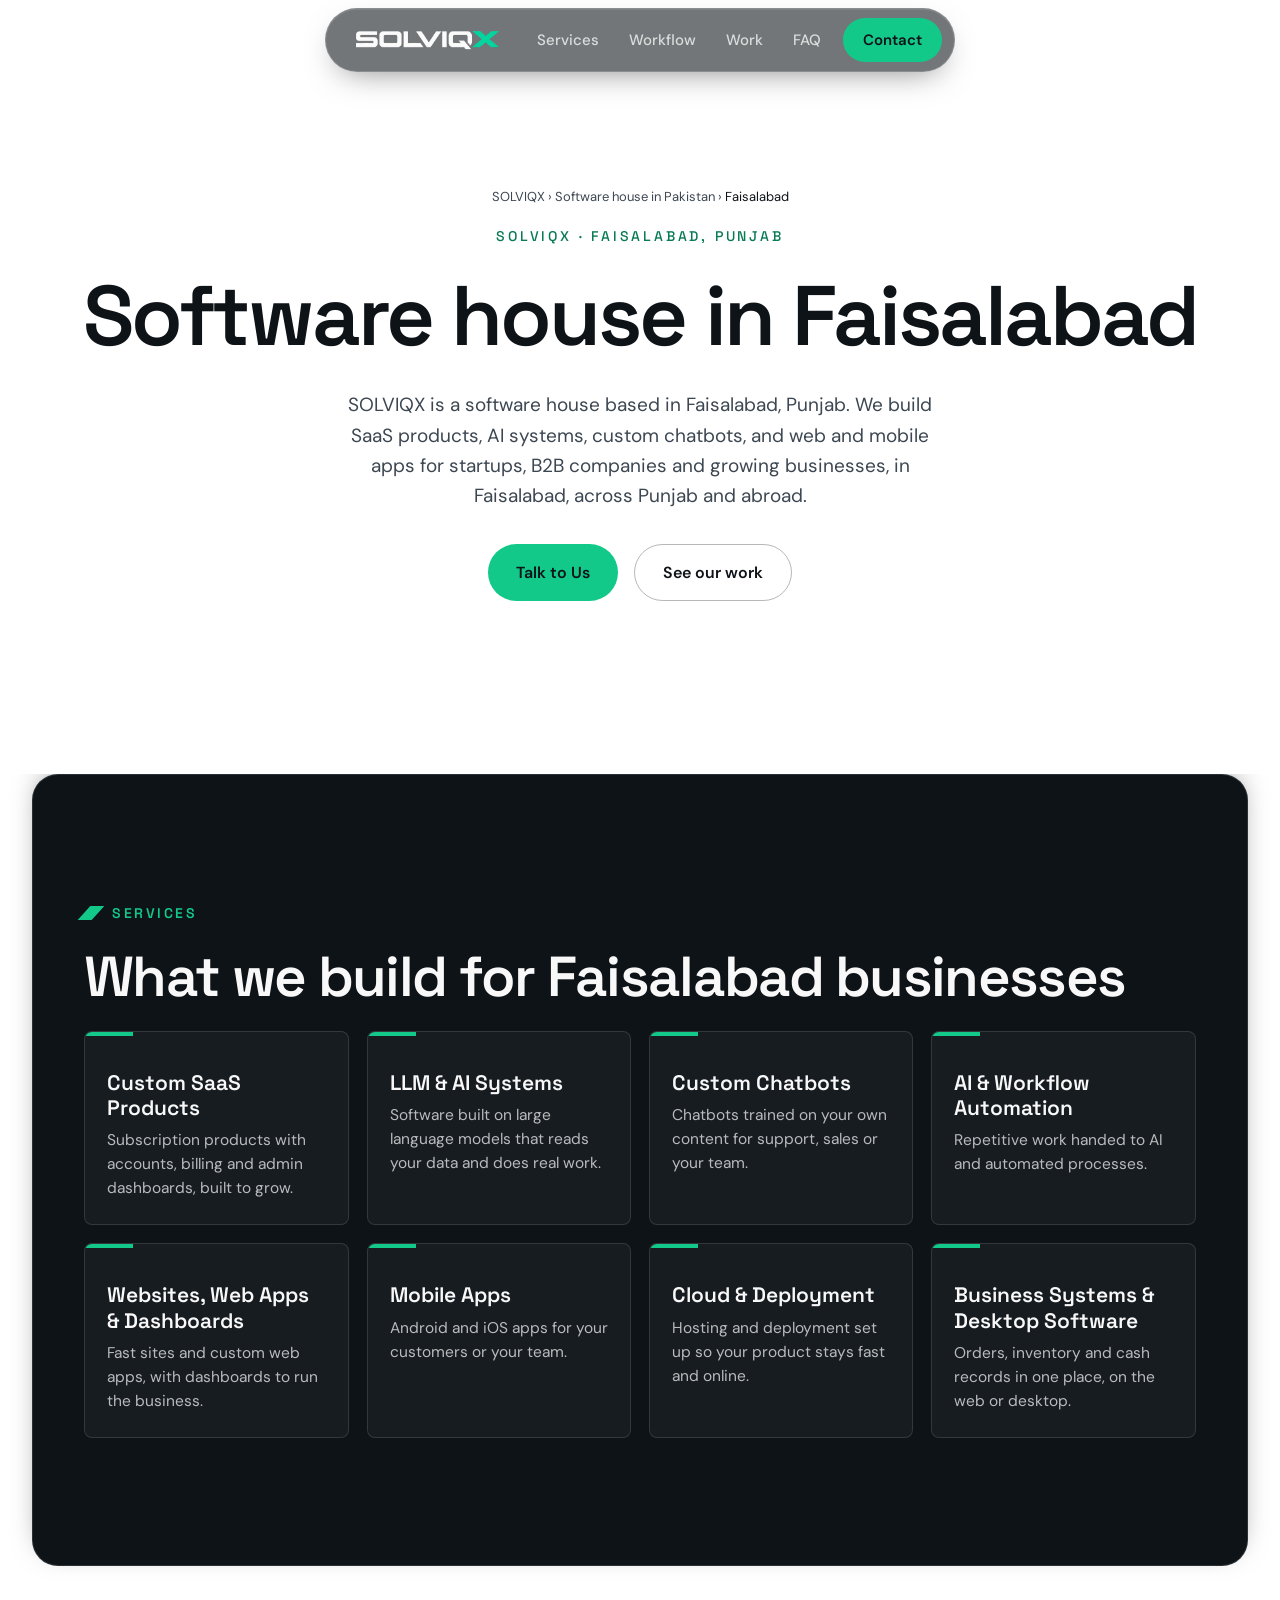
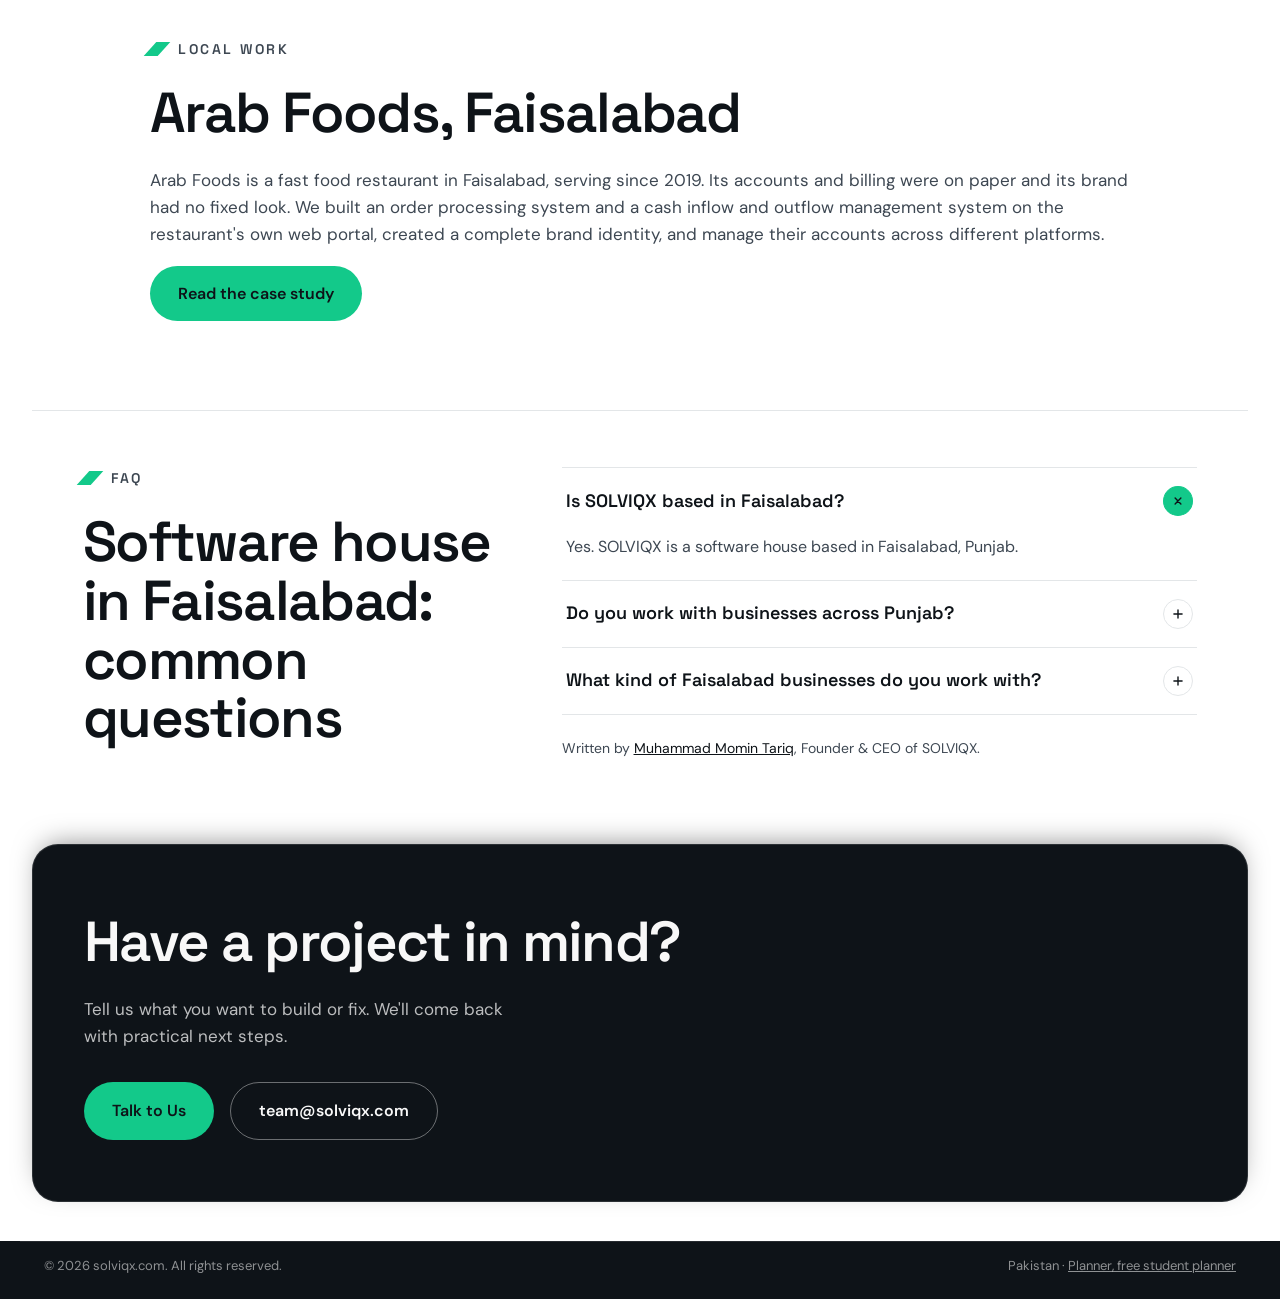
==== commit 489095c6: "Use team@solviqx.com instead of connect@solviqx.com" ====
--- a/software-house-faisalabad/index.html
+++ b/software-house-faisalabad/index.html
@@ -119,7 +119,7 @@
   <div class="wrap stack" style="min-height:0">
     <h2 class="h2">Have a project in mind?</h2>
     <p class="lead">Tell us what you want to build or fix. We'll come back with practical next steps.</p>
-    <p class="hero-ctas"><a href="/#contact" class="btn btn-primary">Talk to Us</a> <a href="mailto:connect@solviqx.com" class="btn btn-ghost">connect@solviqx.com</a></p>
+    <p class="hero-ctas"><a href="/#contact" class="btn btn-primary">Talk to Us</a> <a href="mailto:team@solviqx.com" class="btn btn-ghost">team@solviqx.com</a></p>
   </div>
 </section>
 
